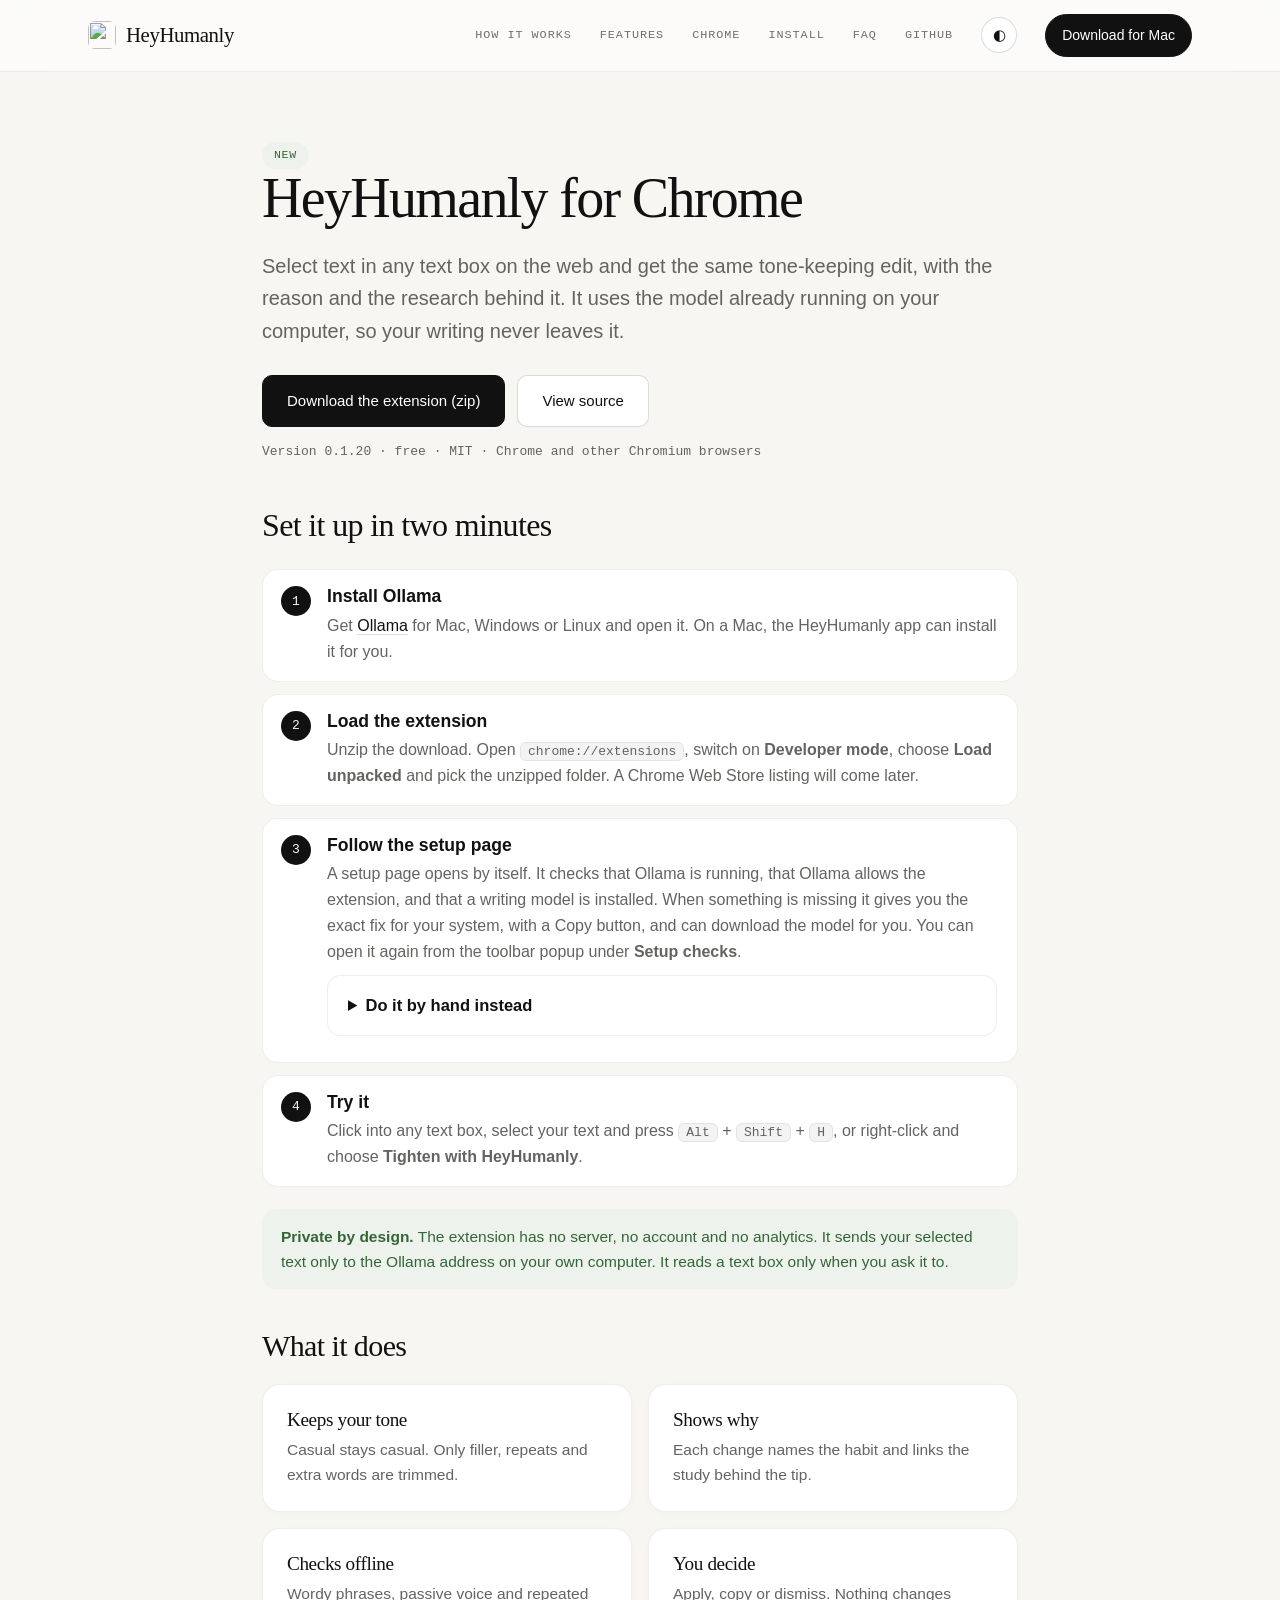
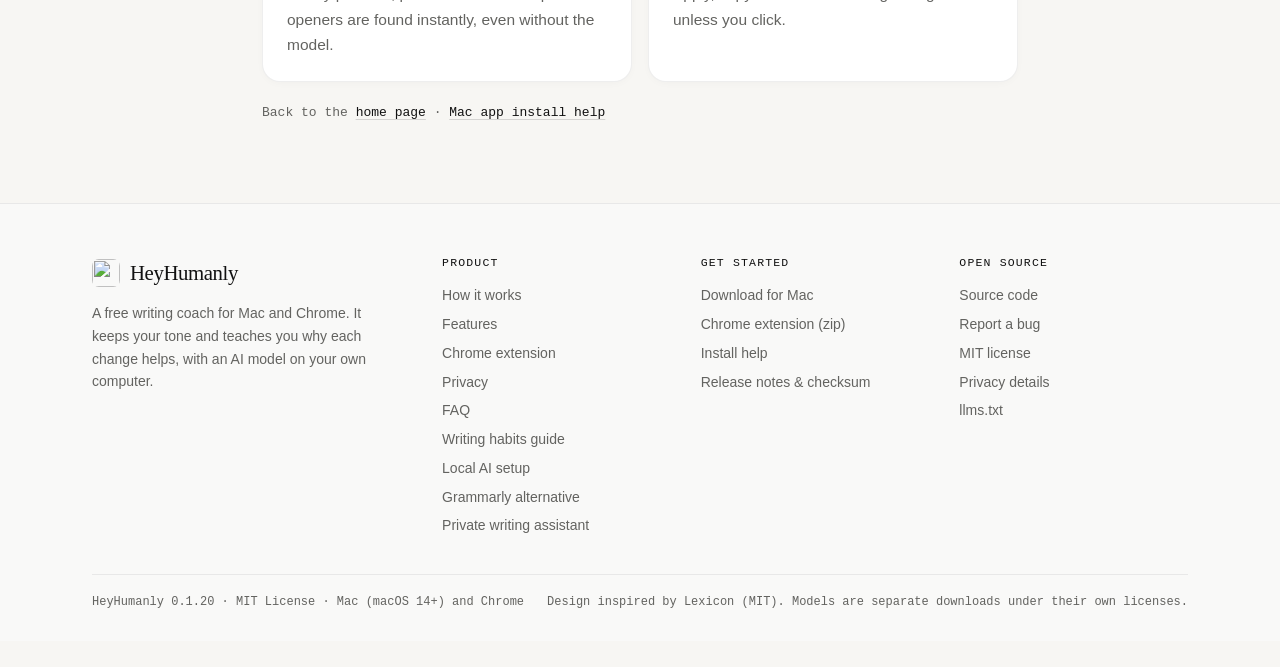
==== site/extension/index.html @ cae12115 "Prepare v0.1.20: requests kept, Professional capitalised, leading Sure handled Co-Authored-By: Devin" ====
<!doctype html><html lang="en"><head><meta charset="utf-8"><meta name="viewport" content="width=device-width,initial-scale=1">
<title>HeyHumanly for Chrome: a tone-keeping writing coach for any text box</title><meta name="description" content="Free Chrome extension that tightens what you write on any website, keeps your tone, and explains each change with research. Runs on your local Ollama model.">
<link rel="canonical" href="https://heyhumanly.com/extension/"><link rel="icon" href="/favicon.png" type="image/png"><link rel="apple-touch-icon" href="/apple-touch-icon.png">
<link rel="alternate" type="text/plain" href="/llms.txt" title="LLMs.txt">
<link rel="preload" href="/fonts/newsreader.woff2" as="font" type="font/woff2" crossorigin><link rel="preload" href="/fonts/geist.woff2" as="font" type="font/woff2" crossorigin>
<meta property="og:type" content="website"><meta property="og:site_name" content="HeyHumanly"><meta property="og:title" content="HeyHumanly for Chrome: a tone-keeping writing coach for any text box">
<meta property="og:description" content="Free Chrome extension that tightens what you write on any website, keeps your tone, and explains each change with research. Runs on your local Ollama model."><meta property="og:url" content="https://heyhumanly.com/extension/"><meta property="og:image" content="https://heyhumanly.com/og.png">
<meta name="twitter:card" content="summary_large_image"><meta name="theme-color" content="#F7F6F3"><meta name="google-site-verification" content="Z0gdQHwUIRf05KhmeTaF1pIuTKwzJaGXkySy6l3MHhY"><meta name="msvalidate.01" content="7214F04580277B31B88F4F83CF229AA0">
<script>(function(){try{var t=localStorage.getItem("hhtheme")||"light";document.documentElement.setAttribute("data-theme",t)}catch(e){}})()</script><style>
@font-face{font-family:Newsreader;src:url(/fonts/newsreader.woff2) format("woff2");font-weight:200 800;font-style:normal;font-display:swap}
@font-face{font-family:Newsreader;src:url(/fonts/newsreader-italic.woff2) format("woff2");font-weight:200 800;font-style:italic;font-display:swap}
@font-face{font-family:Geist;src:url(/fonts/geist.woff2) format("woff2");font-weight:100 900;font-display:swap}
@font-face{font-family:"JetBrains Mono";src:url(/fonts/jetbrains-mono.woff2) format("woff2");font-weight:100 800;font-display:swap}
:root{color-scheme:light;--bg:#F7F6F3;--surface:#fff;--surface2:#F9F9F8;--subtle:#F3F3F4;--ink:#111;--mute:#636360;--line:rgba(0,0,0,.065);--line2:rgba(0,0,0,.14);
--btn:#111;--btnink:#fff;--btnhov:#2b2b2b;--nav:rgba(255,255,255,.55);--grain:url(/grain.png);
--bluebg:#E1F3FE;--bluetx:#1F6C9F;--greenbg:#EDF3EC;--greentx:#346538;--redbg:#FDEBEC;--redtx:#9F2F2D;--yellowbg:#FBF3DB;--yellowtx:#956400;
--serif:Newsreader,Georgia,serif;--sans:Geist,-apple-system,BlinkMacSystemFont,"Segoe UI",Helvetica,Arial,sans-serif;--mono:"JetBrains Mono",ui-monospace,SFMono-Regular,monospace;
--shadow:0 2px 10px -2px rgba(0,0,0,.035);--lift:0 20px 40px -15px rgba(0,0,0,.12);--r:14px;--rl:18px}
:root[data-theme=dark]{color-scheme:dark;--bg:#0b0b0d;--surface:#131316;--surface2:#101012;--subtle:#1a1a1e;--ink:#f1f1f2;--mute:#a0a0a8;--line:rgba(255,255,255,.08);--line2:rgba(255,255,255,.18);
--btn:#f1f1f2;--btnink:#0b0b0d;--btnhov:#d6d6d9;--nav:rgba(19,19,22,.6);--grain:none;--bluebg:#10222f;--bluetx:#8cc7ee;--greenbg:#12201a;--greentx:#92d4a0;--redbg:#2a1517;--redtx:#f0a2a2;--yellowbg:#2a2210;--yellowtx:#e8c878;--shadow:none;--lift:0 20px 40px -15px rgba(0,0,0,.6)}
*{box-sizing:border-box;margin:0;padding:0}html{scroll-behavior:smooth}img{max-width:100%;height:auto}
body{background:var(--bg) var(--grain);background-size:256px;background-blend-mode:multiply;color:var(--ink);font:16px/1.625 var(--sans);-webkit-font-smoothing:antialiased;overflow-x:hidden}
h1,h2,h3,h4,.brand{font-family:var(--serif);font-weight:400;letter-spacing:-.02em;line-height:1.15}
h1{font-size:clamp(40px,6.4vw,76px);letter-spacing:-.03em;line-height:1.05;margin:0 auto 22px;max-width:14em}
h1 em,h2 em{font-style:italic}
h2{font-size:clamp(30px,4vw,46px);margin-bottom:16px}h3{font-size:1.3rem;margin-bottom:6px}
a{color:var(--ink);text-decoration:underline;text-underline-offset:3px;text-decoration-color:var(--line2);transition:.25s}a:hover{text-decoration-color:var(--ink)}
a:focus-visible,button:focus-visible,summary:focus-visible{outline:2px solid var(--ink);outline-offset:3px;border-radius:8px}
.skip{position:absolute;left:-999px}.skip:focus{left:12px;top:12px;background:var(--surface);padding:8px 12px;z-index:99}
.wrap{max-width:1160px;margin:0 auto;padding:0 32px}main{overflow:hidden}
.mono,.eyebrow,.badge,nav.links a,kbd,.tag,.lab,footer h4,.legal{font-family:var(--mono)}
.badge{display:inline-flex;align-items:center;gap:8px;padding:4px 12px;border-radius:999px;font-size:.72rem;font-weight:500;letter-spacing:.06em;text-transform:uppercase;background:var(--bluebg);color:var(--bluetx)}
.badge.g{background:var(--greenbg);color:var(--greentx)}.badge.y{background:var(--yellowbg);color:var(--yellowtx)}.badge.r{background:var(--redbg);color:var(--redtx)}
.eyebrow{display:inline-block;font-size:.72rem;letter-spacing:.14em;text-transform:uppercase;font-weight:500;color:var(--mute);margin-bottom:14px}
/* floating glass nav */
header.top{position:fixed;top:0;left:50%;transform:translateX(-50%);width:100%;z-index:50;padding:14px 0;border-bottom:1px solid var(--line);background:var(--nav);-webkit-backdrop-filter:blur(18px) saturate(1.6);backdrop-filter:blur(18px) saturate(1.6);transition:top .45s cubic-bezier(.22,1,.36,1),width .45s cubic-bezier(.22,1,.36,1),border-radius .45s,padding .45s,box-shadow .45s}
header.top.scrolled{top:14px;width:min(calc(100% - 28px),1120px);border-radius:999px;border-bottom:0;padding:10px 0;box-shadow:inset 0 0 0 1px rgba(255,255,255,.5),0 12px 40px -12px rgba(0,0,0,.18)}
.nav{display:flex;align-items:center;justify-content:space-between;gap:12px;max-width:1160px;margin:0 auto;padding:0 28px}
.brand{display:flex;align-items:center;gap:10px;flex-shrink:0;white-space:nowrap;font-weight:500;color:var(--ink);text-decoration:none;font-size:1.3rem}.brand img{width:28px;height:28px;border-radius:7px}
nav.links{display:flex;gap:28px;align-items:center}nav.links a{color:var(--ink);opacity:.6;text-decoration:none;font-size:.74rem;text-transform:uppercase;letter-spacing:.08em;font-weight:500}nav.links a:hover{opacity:1}
.btn{display:inline-flex;align-items:center;justify-content:center;gap:8px;background:var(--btn);color:var(--btnink)!important;text-decoration:none;font-weight:500;padding:13px 24px;border-radius:10px;border:1px solid var(--btn);font-size:15px;cursor:pointer;transition:.25s}
.btn:hover{background:var(--btnhov);transform:translateY(-1px)}.btn.sm{padding:9px 16px;font-size:14px;border-radius:999px}
nav.links a.btn{opacity:1;text-transform:none;font-family:var(--sans);letter-spacing:0;font-size:14px;font-weight:500}
.btn.ghost{background:var(--surface);color:var(--ink)!important;border:1px solid var(--line2)}.btn.ghost:hover{background:var(--subtle)}
.btn.cream{background:#f7f6f3;color:#111!important;border-color:#f7f6f3}.btn.cream:hover{background:#fff}
.tg{width:36px;height:36px;border-radius:50%;border:1px solid var(--line2);background:var(--surface);color:var(--ink);cursor:pointer;font-size:15px;display:grid;place-items:center}.tg:hover{background:var(--subtle)}
/* hero */
.hero{text-align:center;padding-top:150px;padding-bottom:10px}
.lede{font-size:clamp(17px,1.9vw,20px);color:var(--mute);margin:0 auto 28px;max-width:38em}
.cta{display:flex;flex-wrap:wrap;gap:12px;align-items:center;justify-content:center}.fine{font-size:13px;color:var(--mute);margin-top:14px;font-family:var(--mono)}
.stage{margin:48px auto 0;max-width:960px;border-radius:24px;padding:clamp(14px,3vw,34px);background:radial-gradient(110% 120% at 15% 0%,#ece6d8 0%,#e9e5dc 40%,#e4e1da 100%);box-shadow:var(--lift);border:1px solid var(--line)}
:root[data-theme=dark] .stage{background:radial-gradient(110% 120% at 15% 0%,#1d1d22,#121215)}
.win{background:var(--surface);border-radius:16px;text-align:left;box-shadow:0 20px 50px -24px rgba(0,0,0,.35);overflow:hidden;border:1px solid var(--line)}
.win .top{display:flex;align-items:center;gap:7px;padding:10px 14px;background:var(--surface2);border-bottom:1px solid var(--line);font-size:12px;color:var(--mute);font-family:var(--mono)}
.win .top i{width:10px;height:10px;border-radius:50%;background:var(--line2);display:block}.win .top span{margin-left:8px}
.win .body{padding:20px 22px 16px;font-size:clamp(16px,2vw,19px);line-height:1.55;position:relative}
.u-m{background:var(--redbg);color:var(--redtx);border-radius:4px;padding:0 3px}.lab{font-size:10.5px;letter-spacing:.12em;font-weight:500;color:var(--mute);margin-bottom:6px;text-transform:uppercase}
.better{border-top:1px solid var(--line);opacity:0;transition:.4s}.better.on{opacity:1}.better #demo-new{font-weight:500}
.cards{display:grid;gap:8px;padding:0 22px 20px}.rc{display:grid;grid-template-columns:auto 1fr;gap:12px;align-items:start;background:var(--surface2);border:1px solid var(--line);border-radius:12px;padding:10px 14px;font-size:14.5px;opacity:0;transform:translateY(6px);transition:.35s}
.rc.on{opacity:1;transform:none}.rc small{display:block;color:var(--mute);font-size:13.5px;line-height:1.45}
.rc.nx{background:var(--ink);border-color:var(--ink)}.rc.nx small{color:var(--bg);opacity:.9}.rc.nx .tag{background:var(--bg);color:var(--ink)}
.tag{font-size:10.5px;font-weight:500;padding:2px 9px;border-radius:999px;background:var(--redbg);color:var(--redtx);align-self:start;margin-top:2px;letter-spacing:.04em;text-transform:uppercase;white-space:nowrap}
.tag.t{background:var(--bluebg);color:var(--bluetx)}.tag.g{background:var(--greenbg);color:var(--greentx)}.tag.y{background:var(--yellowbg);color:var(--yellowtx)}
.dot{position:absolute;right:16px;bottom:14px;background:var(--ink);color:var(--bg);border-radius:999px;min-width:28px;height:28px;display:grid;place-items:center;font-size:13px;font-weight:600;opacity:0;transform:scale(.6);transition:.25s}.dot.on{opacity:1;transform:none}
section{padding:80px 0}.center{text-align:center}.center .lede{margin-left:auto;margin-right:auto}
.proof{display:flex;flex-wrap:wrap;gap:10px 30px;justify-content:center;color:var(--mute);font-size:13px;padding:30px 0 0;font-family:var(--mono)}.proof span::before{content:"✓ ";color:var(--greentx);font-weight:700}
.steps3{display:grid;grid-template-columns:repeat(3,1fr);gap:18px;margin-top:40px;text-align:left}
.step,.tile,.card,.panel{background:var(--surface);border:1px solid var(--line);border-radius:var(--rl);padding:28px;box-shadow:var(--shadow);transition:.3s}
.step:hover,.tile:hover{box-shadow:0 12px 28px -6px rgba(0,0,0,.08);transform:translateY(-2px)}
.step .n{width:34px;height:34px;border-radius:50%;background:var(--ink);color:var(--bg);display:grid;place-items:center;font-family:var(--mono);font-size:13px;margin-bottom:16px}
.step p,.tile p,.card p{color:var(--mute);font-size:15.5px}
.bento{display:grid;grid-template-columns:repeat(6,1fr);gap:16px;margin-top:40px;text-align:left}.tile{grid-column:span 2}.tile.w{grid-column:span 3}
.tile .meta{font-family:var(--mono);font-size:.7rem;letter-spacing:.1em;text-transform:uppercase;color:var(--mute);display:block;margin-bottom:14px}
.tile h3{font-size:1.45rem;margin-bottom:8px}.tile.g{background:var(--greenbg);border-color:transparent}.tile.b{background:var(--bluebg);border-color:transparent}.tile.y{background:var(--yellowbg);border-color:transparent}.tile.r{background:var(--redbg);border-color:transparent}
.tile.g p,.tile.b p,.tile.y p,.tile.r p{color:inherit;opacity:.85}.tile.g{color:var(--greentx)}.tile.b{color:var(--bluetx)}.tile.y{color:var(--yellowtx)}.tile.r{color:var(--redtx)}
.tile.g h3,.tile.b h3,.tile.y h3,.tile.r h3,.tile.g .meta,.tile.b .meta,.tile.y .meta,.tile.r .meta{color:inherit}
.band{background:var(--surface);border-top:1px solid var(--line);border-bottom:1px solid var(--line)}
.split{display:grid;grid-template-columns:1fr 1fr;gap:56px;align-items:center}
.panel{padding:26px}.tabs{display:flex;gap:8px;flex-wrap:wrap;margin-bottom:16px}
.tabs button{border:1px solid var(--line2);background:var(--surface);border-radius:999px;padding:7px 15px;font:500 13px var(--mono);color:var(--mute);cursor:pointer}
.tabs button[aria-selected=true]{background:var(--ink);border-color:var(--ink);color:var(--bg)}
.out{font-size:18px;line-height:1.55;min-height:120px}.orig{color:var(--mute);font-size:14.5px;margin-bottom:12px;padding-bottom:12px;border-bottom:1px dashed var(--line2)}
/* extension */
.ext{background:var(--surface);border:1px solid var(--line);border-radius:22px;padding:clamp(18px,3vw,34px);box-shadow:var(--shadow);margin-top:36px;text-align:left}
.ext .bar{display:flex;align-items:center;justify-content:space-between;font-family:var(--mono);font-size:12px;color:var(--mute);margin-bottom:16px}
.ext .shell{border:1px solid var(--line2);border-radius:14px;overflow:hidden;background:var(--bg)}
.ext .chrome{display:flex;align-items:center;gap:7px;padding:9px 12px;background:var(--subtle);border-bottom:1px solid var(--line)}.ext .chrome i{width:10px;height:10px;border-radius:50%;background:var(--line2);display:block}
.ext .url{margin-left:10px;flex:1;min-width:0;overflow:hidden;text-overflow:ellipsis;white-space:nowrap;background:var(--surface);border:1px solid var(--line);border-radius:999px;padding:3px 12px;font-family:var(--mono);font-size:11.5px;color:var(--mute)}
.ext .pill{font-family:var(--mono);font-size:11px;background:var(--greenbg);color:var(--greentx);padding:3px 10px;border-radius:999px}
.ext .compose{padding:22px;background:var(--surface)}.ext .meta{font-family:var(--mono);font-size:12px;color:var(--mute);margin-bottom:10px}
.ext .chip{margin-top:14px;display:inline-flex;gap:10px;align-items:center;flex-wrap:wrap;background:var(--surface2);border:1px solid var(--line2);border-radius:12px;padding:8px 12px;font-size:14px}
.ext .chip b{font-family:var(--mono);font-size:10.5px;font-weight:500;letter-spacing:.06em;text-transform:uppercase;background:var(--yellowbg);color:var(--yellowtx);padding:2px 9px;border-radius:999px}
.ext .chip s{color:var(--redtx)}.ext .chip .ap{background:var(--ink);color:var(--bg);border-radius:8px;padding:3px 12px;font-size:13px}
/* manifesto */
.manifesto{background:var(--surface);border:1px solid var(--line);border-radius:26px;padding:clamp(28px,5vw,64px);text-align:center;box-shadow:var(--shadow)}
.manifesto .eyebrow{background:var(--subtle);padding:5px 14px;border-radius:999px}
.manifesto h2{font-size:clamp(32px,4.4vw,52px);max-width:14em;margin-inline:auto}
.manifesto p.t{max-width:40em;margin:0 auto 14px;color:var(--mute);font-size:17px}
.trust{display:grid;grid-template-columns:repeat(3,1fr);gap:20px;margin-top:34px;text-align:left}.trust div{border-top:1px solid var(--line2);padding-top:16px}.trust h4{font-family:var(--serif);font-size:1.15rem;font-weight:500;margin-bottom:4px}.trust p{color:var(--mute);font-size:14.5px}
ol.steps{list-style:none;margin:26px 0 0;display:grid;gap:12px;counter-reset:s;text-align:left}
ol.steps li{min-width:0;counter-increment:s;background:var(--surface);border:1px solid var(--line);border-radius:16px;padding:16px 20px 16px 64px;position:relative}
ol.steps li::before{content:counter(s);position:absolute;left:18px;top:16px;width:30px;height:30px;border-radius:50%;background:var(--ink);color:var(--bg);display:grid;place-items:center;font-family:var(--mono);font-size:13px}
ol.steps li p{margin:2px 0 0;color:var(--mute)}ol.steps li h3{font-size:1.1rem;font-family:var(--sans);font-weight:600;letter-spacing:0}
.note{background:var(--yellowbg);border:1px solid transparent;border-radius:14px;padding:14px 18px;color:var(--yellowtx);font-size:15px;text-align:left}
.ok{background:var(--greenbg);border:1px solid transparent;border-radius:14px;padding:14px 18px;font-size:15.5px;text-align:left;color:var(--greentx)}.ok b{color:inherit}
table{border-collapse:collapse;width:100%;font-size:15px;background:var(--surface);border:1px solid var(--line);border-radius:14px;overflow:hidden;text-align:left}
th,td{padding:12px 16px;overflow-wrap:anywhere;border-bottom:1px solid var(--line);vertical-align:top}th{background:var(--surface2);width:120px;font-family:var(--mono);font-size:12px;text-transform:uppercase;letter-spacing:.06em;font-weight:500}tr:last-child th,tr:last-child td{border-bottom:0}
details{background:var(--surface);border:1px solid var(--line);border-radius:14px;padding:16px 20px;margin:10px 0;text-align:left}summary{cursor:pointer;font-weight:600;font-size:16.5px}
details p{margin:10px 0 0;color:var(--mute)}kbd{white-space:nowrap}code{overflow-wrap:anywhere}code,kbd{background:var(--subtle);border:1px solid var(--line);border-radius:6px;padding:1px 7px;font:13px var(--mono);word-break:break-all}
.grid{display:grid;grid-template-columns:repeat(3,1fr);gap:16px;margin:20px 0}.card{text-align:left;padding:24px}.card h3{font-size:1.2rem}
#privacy .wrap,#limits .wrap,#setup .wrap{max-width:960px}#privacy,#limits{padding:40px 0}#limits ul{list-style:none;display:grid;gap:10px}
#limits li{background:var(--surface);border:1px solid var(--line);border-radius:14px;padding:13px 18px 13px 46px;position:relative;color:var(--mute);font-size:15.5px}
#limits li::before{content:"!";position:absolute;left:15px;top:13px;width:22px;height:22px;border-radius:50%;background:var(--yellowbg);color:var(--yellowtx);display:grid;place-items:center;font:600 12px var(--mono)}
.final{margin:20px 24px 56px;border-radius:28px;background:#111;color:#f7f6f3;text-align:center;padding:clamp(44px,7vw,84px) 24px;border:1px solid var(--line)}
.final h2{color:#f7f6f3;max-width:14em;margin-inline:auto}.final .lede{color:#b9b8b3}
footer{border-top:1px solid var(--line);padding:52px 0 28px;color:var(--mute);font-size:14px;background:var(--surface2)}
.fgrid{display:grid;grid-template-columns:1.4fr repeat(3,1fr);gap:30px}footer h4{margin:0 0 12px;color:var(--ink);font-size:.72rem;letter-spacing:.1em;text-transform:uppercase;font-weight:500}footer a{display:block;color:var(--mute);text-decoration:none;padding:3px 0}footer a:hover{color:var(--ink)}
.legal{margin-top:34px;padding-top:18px;border-top:1px solid var(--line);display:flex;flex-wrap:wrap;gap:8px 20px;justify-content:space-between;font-size:12px}
#notmac{display:none;margin-top:16px}
main>section:first-child,main>.wrap:first-child{}
@media(max-width:860px){.split,.steps3,.trust,.grid{grid-template-columns:1fr}.bento{grid-template-columns:1fr}.tile,.tile.w{grid-column:auto}.fgrid{grid-template-columns:1fr 1fr}nav.links a.hide-s{display:none}section{padding:56px 0}.hero{padding-top:120px}}
.show-xs{display:none}
@media(max-width:480px){.nav{padding:0 16px}nav.links{gap:12px}.brand{font-size:1.15rem}.hide-xs{display:none}.show-xs{display:inline}}
@media(prefers-reduced-motion:reduce){*{transition:none!important}}
</style><script type="application/ld+json">{"@context": "https://schema.org", "@type": "BreadcrumbList", "itemListElement": [{"@type": "ListItem", "position": 1, "name": "HeyHumanly", "item": "https://heyhumanly.com/"}, {"@type": "ListItem", "position": 2, "name": "HeyHumanly for Chrome", "item": "https://heyhumanly.com/extension/"}]}</script></head><body><a class="skip" href="#main">Skip to content</a>
<header class="top" id="top"><div class="nav"><a class="brand" href="/"><img src="/favicon.png" alt="" width="28" height="28">HeyHumanly</a>
<nav class="links" aria-label="Main"><a class="hide-s" href="/#how">How it works</a><a class="hide-s" href="/#features">Features</a><a class="hide-s" href="/extension/">Chrome</a><a class="hide-s" href="/install/">Install</a><a class="hide-s" href="/#faq">FAQ</a><a class="hide-s" href="https://github.com/Kifayath-ulla/heyhumanly">GitHub</a><button class="tg" id="tg" type="button" aria-label="Switch between light and dark theme">◐</button><a class="btn sm dl" href="https://github.com/Kifayath-ulla/heyhumanly/releases/download/v0.1.20/HeyHumanly-0.1.20.dmg" data-dl><span class="hide-xs">Download for Mac</span><span class="show-xs">Download</span></a></nav></div></header>
<main id="main">
<section style="padding-top:140px"><div class="wrap" style="max-width:820px"><span class="badge g">New</span><h1 style="margin-left:0;text-align:left;font-size:clamp(34px,5vw,56px)">HeyHumanly for Chrome</h1>
<p class="lede" style="margin-left:0;text-align:left">Select text in any text box on the web and get the same tone-keeping edit, with the reason and the research behind it. It uses the model already running on your computer, so your writing never leaves it.</p>
<div class="cta" style="justify-content:flex-start"><a class="btn" href="https://github.com/Kifayath-ulla/heyhumanly/releases/download/v0.1.20/HeyHumanly-Chrome-0.1.20.zip">Download the extension (zip)</a><a class="btn ghost" href="https://github.com/Kifayath-ulla/heyhumanly/tree/main/extension">View source</a></div>
<p class="fine" style="text-align:left">Version 0.1.20 · free · MIT · Chrome and other Chromium browsers</p>
<h2 id="setup" style="margin-top:44px;font-size:32px">Set it up in two minutes</h2>
<ol class="steps">
<li><h3>Install Ollama</h3><p>Get <a href="https://ollama.com/download">Ollama</a> for Mac, Windows or Linux and open it. On a Mac, the HeyHumanly app can install it for you.</p></li>
<li><h3>Load the extension</h3><p>Unzip the download. Open <code>chrome://extensions</code>, switch on <b>Developer mode</b>, choose <b>Load unpacked</b> and pick the unzipped folder. A Chrome Web Store listing will come later.</p></li>
<li><h3>Follow the setup page</h3><p>A setup page opens by itself. It checks that Ollama is running, that Ollama allows the extension, and that a writing model is installed. When something is missing it gives you the exact fix for your system, with a Copy button, and can download the model for you. You can open it again from the toolbar popup under <b>Setup checks</b>.</p>
<details><summary>Do it by hand instead</summary><p>Ollama blocks browser extensions until you allow them. Replace <code>chrome-extension://*</code> below with your extension's address from the setup page if you want to allow only HeyHumanly.</p>
<p><b>Mac:</b> in the HeyHumanly app open <b>Settings → Chrome extension</b> and press <b>Allow</b>. Or run <code>launchctl setenv OLLAMA_ORIGINS "chrome-extension://*"</code> in Terminal, then quit and reopen Ollama.</p>
<p><b>Windows:</b> run <code>setx OLLAMA_ORIGINS "chrome-extension://*"</code>, then quit Ollama from the system tray and open it again.</p>
<p><b>Linux:</b> run <code>sudo systemctl edit ollama</code>, add <code>[Service]</code> and <code>Environment="OLLAMA_ORIGINS=chrome-extension://*"</code>, then <code>sudo systemctl restart ollama</code>.</p>
<p><b>Model:</b> <code>ollama pull qwen2.5:3b</code> (about 1.9 GB), or <code>qwen2.5:7b</code> if you have 16 GB of memory or more.</p></details></li>
<li><h3>Try it</h3><p>Click into any text box, select your text and press <kbd>Alt</kbd> + <kbd>Shift</kbd> + <kbd>H</kbd>, or right-click and choose <b>Tighten with HeyHumanly</b>.</p></li></ol>
<div class="ok" style="margin-top:22px"><b>Private by design.</b> The extension has no server, no account and no analytics. It sends your selected text only to the Ollama address on your own computer. It reads a text box only when you ask it to.</div>
<h2 style="margin-top:40px;font-size:30px">What it does</h2>
<div class="grid" style="grid-template-columns:1fr 1fr"><div class="card"><h3>Keeps your tone</h3><p>Casual stays casual. Only filler, repeats and extra words are trimmed.</p></div><div class="card"><h3>Shows why</h3><p>Each change names the habit and links the study behind the tip.</p></div><div class="card"><h3>Checks offline</h3><p>Wordy phrases, passive voice and repeated openers are found instantly, even without the model.</p></div><div class="card"><h3>You decide</h3><p>Apply, copy or dismiss. Nothing changes unless you click.</p></div></div>
<p class="fine" style="margin-top:20px">Back to the <a href="/">home page</a> · <a href="/install/">Mac app install help</a></p></div></section></main>
<footer><div class="wrap"><div class="fgrid"><div><a class="brand" href="/"><img src="/favicon.png" alt="" width="28" height="28">HeyHumanly</a><p style="margin:12px 0 0;max-width:22em">A free writing coach for Mac and Chrome. It keeps your tone and teaches you why each change helps, with an AI model on your own computer.</p></div>
<div><h4>Product</h4><a href="/#how">How it works</a><a href="/#features">Features</a><a href="/extension/">Chrome extension</a><a href="/#privacy">Privacy</a><a href="/#faq">FAQ</a><a href="/writing-habits/">Writing habits guide</a><a href="/local-ai-writing-coach-mac/">Local AI setup</a><a href="/grammarly-alternative/">Grammarly alternative</a><a href="/private-writing-assistant/">Private writing assistant</a></div>
<div><h4>Get started</h4><a href="https://github.com/Kifayath-ulla/heyhumanly/releases/download/v0.1.20/HeyHumanly-0.1.20.dmg" data-dl>Download for Mac</a><a href="https://github.com/Kifayath-ulla/heyhumanly/releases/download/v0.1.20/HeyHumanly-Chrome-0.1.20.zip">Chrome extension (zip)</a><a href="/install/">Install help</a><a href="https://github.com/Kifayath-ulla/heyhumanly/releases/tag/v0.1.20">Release notes &amp; checksum</a></div>
<div><h4>Open source</h4><a href="https://github.com/Kifayath-ulla/heyhumanly">Source code</a><a href="https://github.com/Kifayath-ulla/heyhumanly/issues">Report a bug</a><a href="https://github.com/Kifayath-ulla/heyhumanly/blob/main/LICENSE">MIT license</a><a href="/privacy/">Privacy details</a><a href="/llms.txt">llms.txt</a></div></div>
<div class="legal"><span>HeyHumanly 0.1.20 · MIT License · Mac (macOS 14+) and Chrome</span><span>Design inspired by Lexicon (MIT). Models are separate downloads under their own licenses.</span></div></div></footer>
<script>
(function(){var h=document.getElementById('top');function s(){h.classList.toggle('scrolled',window.scrollY>40)}s();addEventListener('scroll',s,{passive:true});
var tg=document.getElementById('tg');tg.addEventListener('click',function(){var r=document.documentElement,n=r.getAttribute('data-theme')==='dark'?'light':'dark';r.setAttribute('data-theme',n);try{localStorage.setItem('hhtheme',n)}catch(e){}});
var mac=/Mac/i.test(navigator.platform||navigator.userAgent);var n=document.getElementById('notmac');if(n&&!mac)n.style.display='block';
document.querySelectorAll('[data-dl]').forEach(function(a){a.addEventListener('click',function(){try{if(location.pathname==='/install/'||sessionStorage.getItem('hhgo'))return;sessionStorage.setItem('hhgo','1');
setTimeout(function(){location.href='/install/?started=1'},900)}catch(e){}})})})();
</script></body></html>
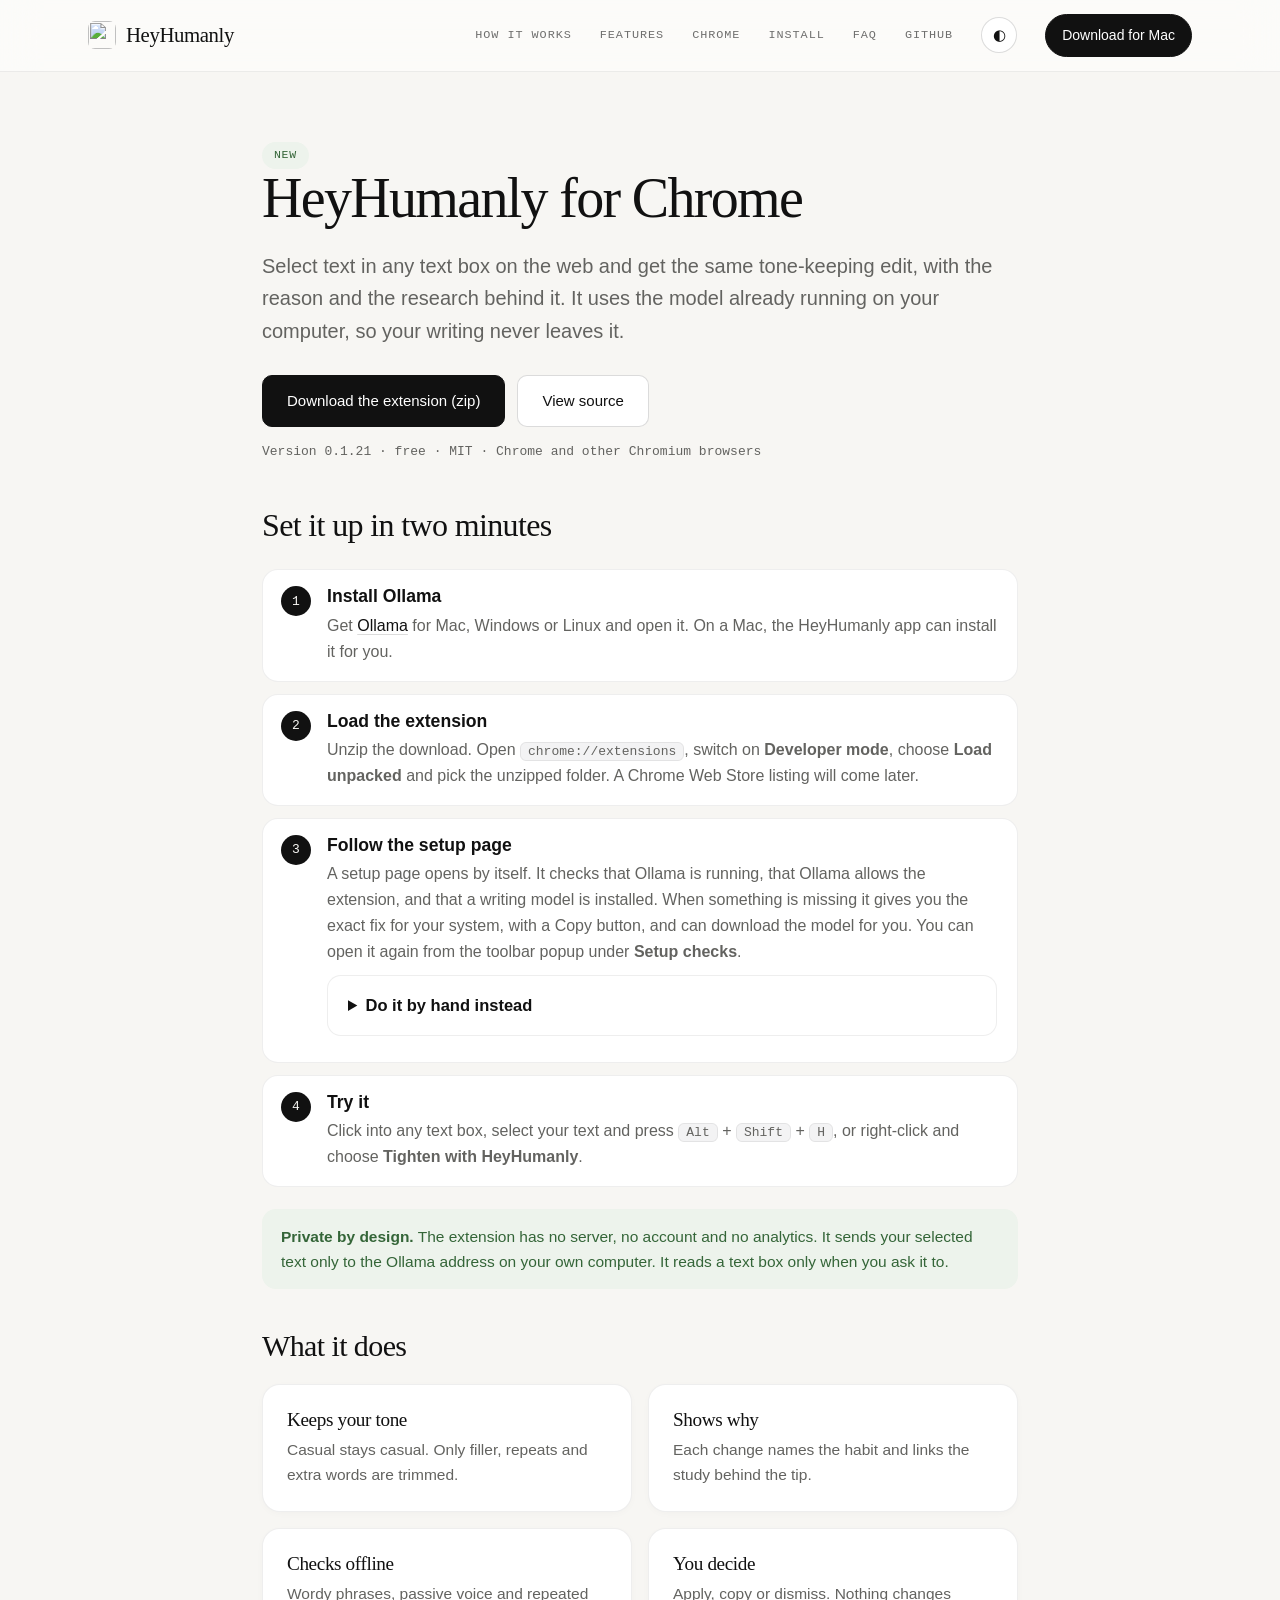
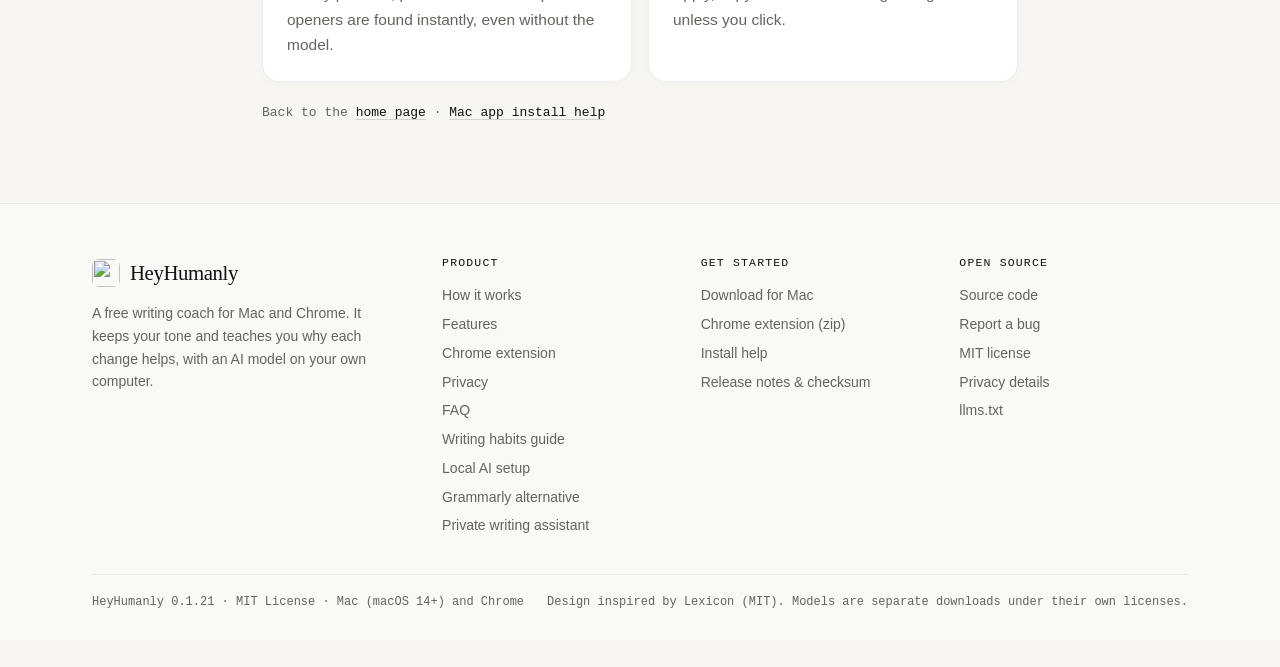
==== commit c5111961: "Prepare v0.1.21: Fix access after updates, Friendly drops invented questions Co-Authored-By: Devin A" ====
--- a/site/extension/index.html
+++ b/site/extension/index.html
@@ -124,12 +124,12 @@
 @media(prefers-reduced-motion:reduce){*{transition:none!important}}
 </style><script type="application/ld+json">{"@context": "https://schema.org", "@type": "BreadcrumbList", "itemListElement": [{"@type": "ListItem", "position": 1, "name": "HeyHumanly", "item": "https://heyhumanly.com/"}, {"@type": "ListItem", "position": 2, "name": "HeyHumanly for Chrome", "item": "https://heyhumanly.com/extension/"}]}</script></head><body><a class="skip" href="#main">Skip to content</a>
 <header class="top" id="top"><div class="nav"><a class="brand" href="/"><img src="/favicon.png" alt="" width="28" height="28">HeyHumanly</a>
-<nav class="links" aria-label="Main"><a class="hide-s" href="/#how">How it works</a><a class="hide-s" href="/#features">Features</a><a class="hide-s" href="/extension/">Chrome</a><a class="hide-s" href="/install/">Install</a><a class="hide-s" href="/#faq">FAQ</a><a class="hide-s" href="https://github.com/Kifayath-ulla/heyhumanly">GitHub</a><button class="tg" id="tg" type="button" aria-label="Switch between light and dark theme">◐</button><a class="btn sm dl" href="https://github.com/Kifayath-ulla/heyhumanly/releases/download/v0.1.20/HeyHumanly-0.1.20.dmg" data-dl><span class="hide-xs">Download for Mac</span><span class="show-xs">Download</span></a></nav></div></header>
+<nav class="links" aria-label="Main"><a class="hide-s" href="/#how">How it works</a><a class="hide-s" href="/#features">Features</a><a class="hide-s" href="/extension/">Chrome</a><a class="hide-s" href="/install/">Install</a><a class="hide-s" href="/#faq">FAQ</a><a class="hide-s" href="https://github.com/Kifayath-ulla/heyhumanly">GitHub</a><button class="tg" id="tg" type="button" aria-label="Switch between light and dark theme">◐</button><a class="btn sm dl" href="https://github.com/Kifayath-ulla/heyhumanly/releases/download/v0.1.21/HeyHumanly-0.1.21.dmg" data-dl><span class="hide-xs">Download for Mac</span><span class="show-xs">Download</span></a></nav></div></header>
 <main id="main">
 <section style="padding-top:140px"><div class="wrap" style="max-width:820px"><span class="badge g">New</span><h1 style="margin-left:0;text-align:left;font-size:clamp(34px,5vw,56px)">HeyHumanly for Chrome</h1>
 <p class="lede" style="margin-left:0;text-align:left">Select text in any text box on the web and get the same tone-keeping edit, with the reason and the research behind it. It uses the model already running on your computer, so your writing never leaves it.</p>
-<div class="cta" style="justify-content:flex-start"><a class="btn" href="https://github.com/Kifayath-ulla/heyhumanly/releases/download/v0.1.20/HeyHumanly-Chrome-0.1.20.zip">Download the extension (zip)</a><a class="btn ghost" href="https://github.com/Kifayath-ulla/heyhumanly/tree/main/extension">View source</a></div>
-<p class="fine" style="text-align:left">Version 0.1.20 · free · MIT · Chrome and other Chromium browsers</p>
+<div class="cta" style="justify-content:flex-start"><a class="btn" href="https://github.com/Kifayath-ulla/heyhumanly/releases/download/v0.1.21/HeyHumanly-Chrome-0.1.21.zip">Download the extension (zip)</a><a class="btn ghost" href="https://github.com/Kifayath-ulla/heyhumanly/tree/main/extension">View source</a></div>
+<p class="fine" style="text-align:left">Version 0.1.21 · free · MIT · Chrome and other Chromium browsers</p>
 <h2 id="setup" style="margin-top:44px;font-size:32px">Set it up in two minutes</h2>
 <ol class="steps">
 <li><h3>Install Ollama</h3><p>Get <a href="https://ollama.com/download">Ollama</a> for Mac, Windows or Linux and open it. On a Mac, the HeyHumanly app can install it for you.</p></li>
@@ -147,9 +147,9 @@
 <p class="fine" style="margin-top:20px">Back to the <a href="/">home page</a> · <a href="/install/">Mac app install help</a></p></div></section></main>
 <footer><div class="wrap"><div class="fgrid"><div><a class="brand" href="/"><img src="/favicon.png" alt="" width="28" height="28">HeyHumanly</a><p style="margin:12px 0 0;max-width:22em">A free writing coach for Mac and Chrome. It keeps your tone and teaches you why each change helps, with an AI model on your own computer.</p></div>
 <div><h4>Product</h4><a href="/#how">How it works</a><a href="/#features">Features</a><a href="/extension/">Chrome extension</a><a href="/#privacy">Privacy</a><a href="/#faq">FAQ</a><a href="/writing-habits/">Writing habits guide</a><a href="/local-ai-writing-coach-mac/">Local AI setup</a><a href="/grammarly-alternative/">Grammarly alternative</a><a href="/private-writing-assistant/">Private writing assistant</a></div>
-<div><h4>Get started</h4><a href="https://github.com/Kifayath-ulla/heyhumanly/releases/download/v0.1.20/HeyHumanly-0.1.20.dmg" data-dl>Download for Mac</a><a href="https://github.com/Kifayath-ulla/heyhumanly/releases/download/v0.1.20/HeyHumanly-Chrome-0.1.20.zip">Chrome extension (zip)</a><a href="/install/">Install help</a><a href="https://github.com/Kifayath-ulla/heyhumanly/releases/tag/v0.1.20">Release notes &amp; checksum</a></div>
+<div><h4>Get started</h4><a href="https://github.com/Kifayath-ulla/heyhumanly/releases/download/v0.1.21/HeyHumanly-0.1.21.dmg" data-dl>Download for Mac</a><a href="https://github.com/Kifayath-ulla/heyhumanly/releases/download/v0.1.21/HeyHumanly-Chrome-0.1.21.zip">Chrome extension (zip)</a><a href="/install/">Install help</a><a href="https://github.com/Kifayath-ulla/heyhumanly/releases/tag/v0.1.21">Release notes &amp; checksum</a></div>
 <div><h4>Open source</h4><a href="https://github.com/Kifayath-ulla/heyhumanly">Source code</a><a href="https://github.com/Kifayath-ulla/heyhumanly/issues">Report a bug</a><a href="https://github.com/Kifayath-ulla/heyhumanly/blob/main/LICENSE">MIT license</a><a href="/privacy/">Privacy details</a><a href="/llms.txt">llms.txt</a></div></div>
-<div class="legal"><span>HeyHumanly 0.1.20 · MIT License · Mac (macOS 14+) and Chrome</span><span>Design inspired by Lexicon (MIT). Models are separate downloads under their own licenses.</span></div></div></footer>
+<div class="legal"><span>HeyHumanly 0.1.21 · MIT License · Mac (macOS 14+) and Chrome</span><span>Design inspired by Lexicon (MIT). Models are separate downloads under their own licenses.</span></div></div></footer>
 <script>
 (function(){var h=document.getElementById('top');function s(){h.classList.toggle('scrolled',window.scrollY>40)}s();addEventListener('scroll',s,{passive:true});
 var tg=document.getElementById('tg');tg.addEventListener('click',function(){var r=document.documentElement,n=r.getAttribute('data-theme')==='dark'?'light':'dark';r.setAttribute('data-theme',n);try{localStorage.setItem('hhtheme',n)}catch(e){}});
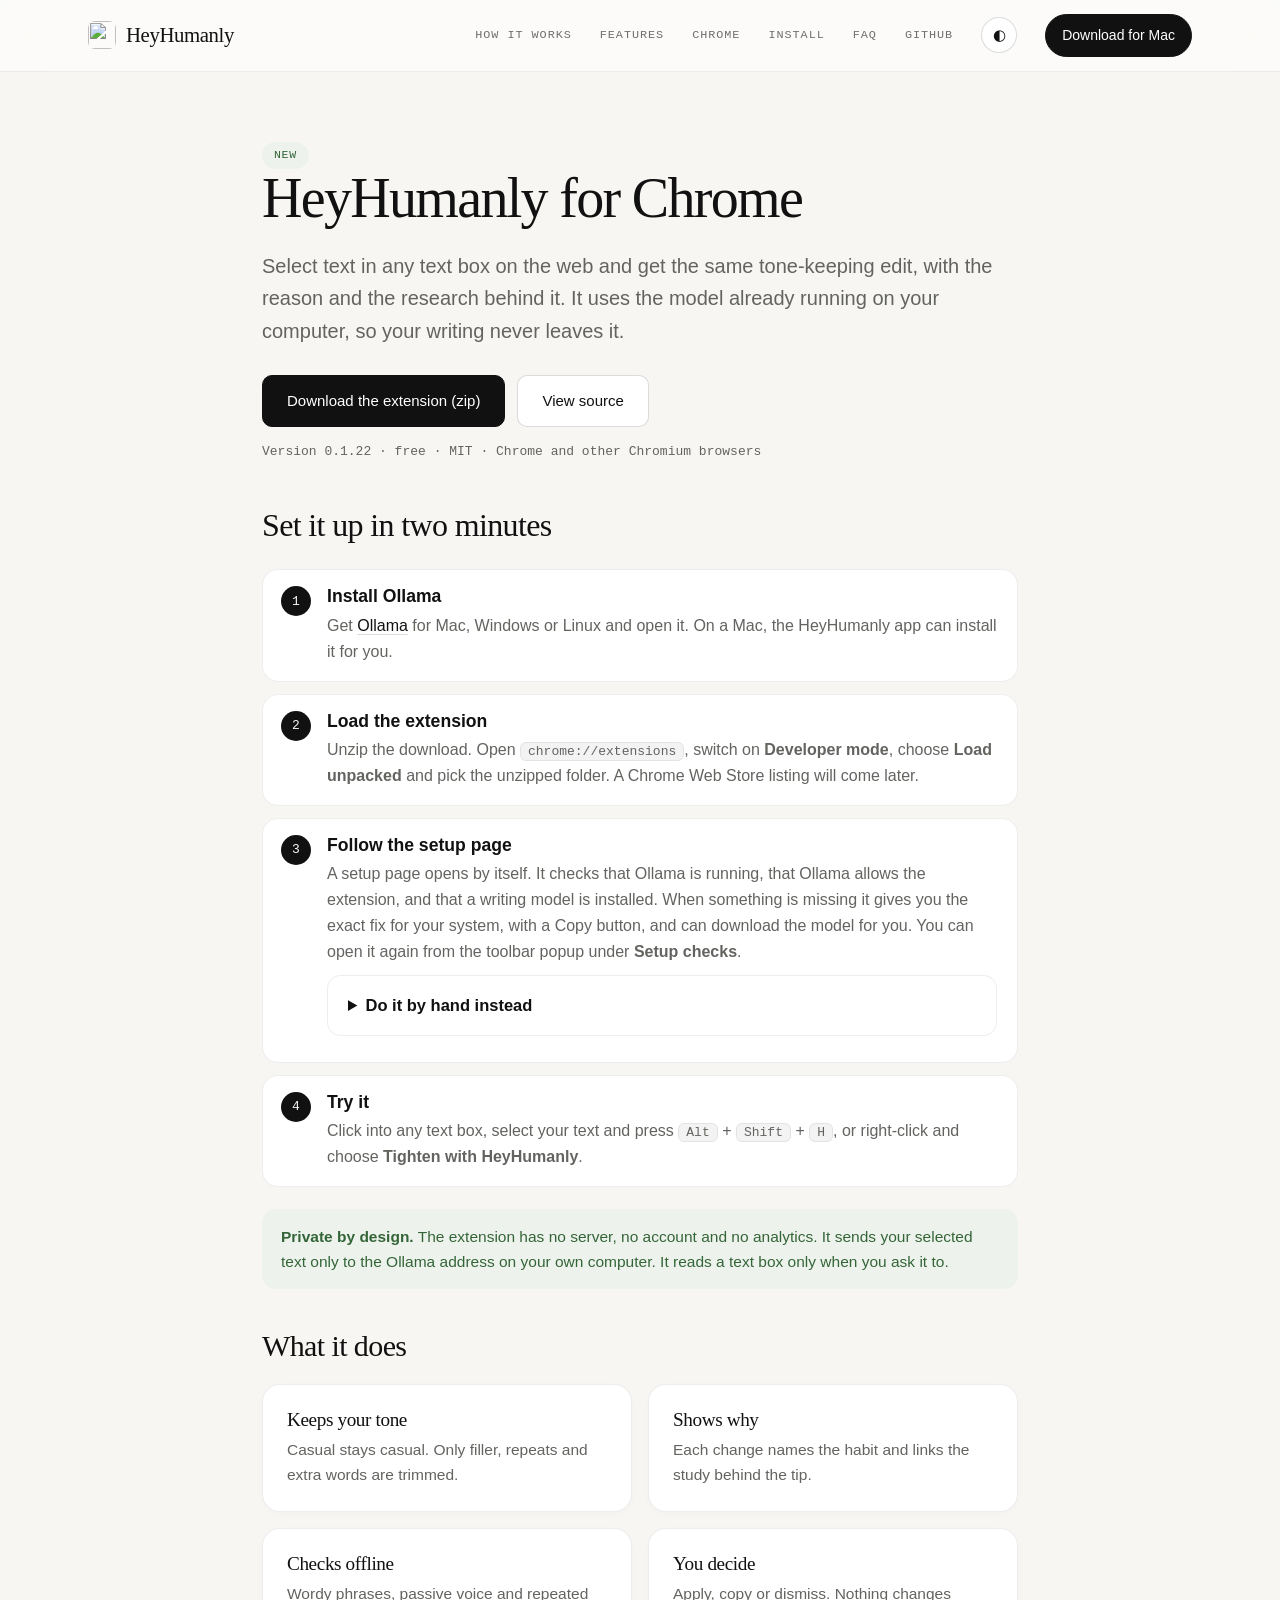
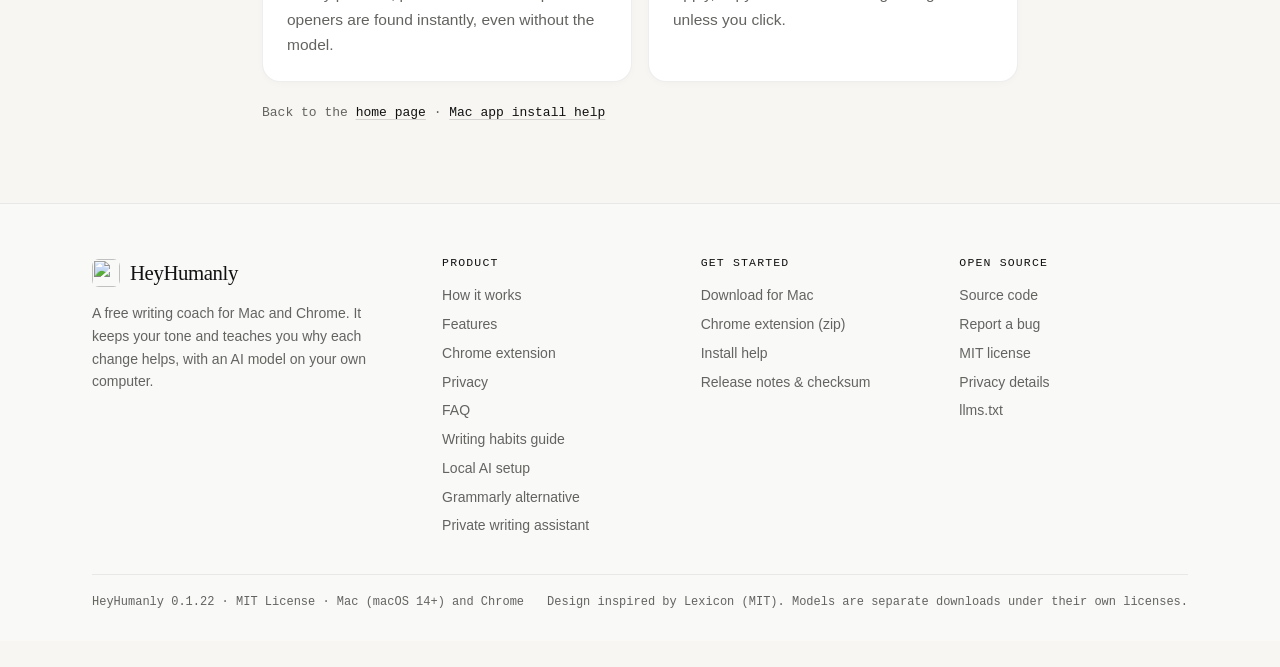
==== commit 798de88d: "Prepare v0.1.22: welcome window keeps the macOS Accessibility prompt in front Co-Authored-By: Devin " ====
--- a/site/extension/index.html
+++ b/site/extension/index.html
@@ -124,12 +124,12 @@
 @media(prefers-reduced-motion:reduce){*{transition:none!important}}
 </style><script type="application/ld+json">{"@context": "https://schema.org", "@type": "BreadcrumbList", "itemListElement": [{"@type": "ListItem", "position": 1, "name": "HeyHumanly", "item": "https://heyhumanly.com/"}, {"@type": "ListItem", "position": 2, "name": "HeyHumanly for Chrome", "item": "https://heyhumanly.com/extension/"}]}</script></head><body><a class="skip" href="#main">Skip to content</a>
 <header class="top" id="top"><div class="nav"><a class="brand" href="/"><img src="/favicon.png" alt="" width="28" height="28">HeyHumanly</a>
-<nav class="links" aria-label="Main"><a class="hide-s" href="/#how">How it works</a><a class="hide-s" href="/#features">Features</a><a class="hide-s" href="/extension/">Chrome</a><a class="hide-s" href="/install/">Install</a><a class="hide-s" href="/#faq">FAQ</a><a class="hide-s" href="https://github.com/Kifayath-ulla/heyhumanly">GitHub</a><button class="tg" id="tg" type="button" aria-label="Switch between light and dark theme">◐</button><a class="btn sm dl" href="https://github.com/Kifayath-ulla/heyhumanly/releases/download/v0.1.21/HeyHumanly-0.1.21.dmg" data-dl><span class="hide-xs">Download for Mac</span><span class="show-xs">Download</span></a></nav></div></header>
+<nav class="links" aria-label="Main"><a class="hide-s" href="/#how">How it works</a><a class="hide-s" href="/#features">Features</a><a class="hide-s" href="/extension/">Chrome</a><a class="hide-s" href="/install/">Install</a><a class="hide-s" href="/#faq">FAQ</a><a class="hide-s" href="https://github.com/Kifayath-ulla/heyhumanly">GitHub</a><button class="tg" id="tg" type="button" aria-label="Switch between light and dark theme">◐</button><a class="btn sm dl" href="https://github.com/Kifayath-ulla/heyhumanly/releases/download/v0.1.22/HeyHumanly-0.1.22.dmg" data-dl><span class="hide-xs">Download for Mac</span><span class="show-xs">Download</span></a></nav></div></header>
 <main id="main">
 <section style="padding-top:140px"><div class="wrap" style="max-width:820px"><span class="badge g">New</span><h1 style="margin-left:0;text-align:left;font-size:clamp(34px,5vw,56px)">HeyHumanly for Chrome</h1>
 <p class="lede" style="margin-left:0;text-align:left">Select text in any text box on the web and get the same tone-keeping edit, with the reason and the research behind it. It uses the model already running on your computer, so your writing never leaves it.</p>
-<div class="cta" style="justify-content:flex-start"><a class="btn" href="https://github.com/Kifayath-ulla/heyhumanly/releases/download/v0.1.21/HeyHumanly-Chrome-0.1.21.zip">Download the extension (zip)</a><a class="btn ghost" href="https://github.com/Kifayath-ulla/heyhumanly/tree/main/extension">View source</a></div>
-<p class="fine" style="text-align:left">Version 0.1.21 · free · MIT · Chrome and other Chromium browsers</p>
+<div class="cta" style="justify-content:flex-start"><a class="btn" href="https://github.com/Kifayath-ulla/heyhumanly/releases/download/v0.1.22/HeyHumanly-Chrome-0.1.22.zip">Download the extension (zip)</a><a class="btn ghost" href="https://github.com/Kifayath-ulla/heyhumanly/tree/main/extension">View source</a></div>
+<p class="fine" style="text-align:left">Version 0.1.22 · free · MIT · Chrome and other Chromium browsers</p>
 <h2 id="setup" style="margin-top:44px;font-size:32px">Set it up in two minutes</h2>
 <ol class="steps">
 <li><h3>Install Ollama</h3><p>Get <a href="https://ollama.com/download">Ollama</a> for Mac, Windows or Linux and open it. On a Mac, the HeyHumanly app can install it for you.</p></li>
@@ -147,9 +147,9 @@
 <p class="fine" style="margin-top:20px">Back to the <a href="/">home page</a> · <a href="/install/">Mac app install help</a></p></div></section></main>
 <footer><div class="wrap"><div class="fgrid"><div><a class="brand" href="/"><img src="/favicon.png" alt="" width="28" height="28">HeyHumanly</a><p style="margin:12px 0 0;max-width:22em">A free writing coach for Mac and Chrome. It keeps your tone and teaches you why each change helps, with an AI model on your own computer.</p></div>
 <div><h4>Product</h4><a href="/#how">How it works</a><a href="/#features">Features</a><a href="/extension/">Chrome extension</a><a href="/#privacy">Privacy</a><a href="/#faq">FAQ</a><a href="/writing-habits/">Writing habits guide</a><a href="/local-ai-writing-coach-mac/">Local AI setup</a><a href="/grammarly-alternative/">Grammarly alternative</a><a href="/private-writing-assistant/">Private writing assistant</a></div>
-<div><h4>Get started</h4><a href="https://github.com/Kifayath-ulla/heyhumanly/releases/download/v0.1.21/HeyHumanly-0.1.21.dmg" data-dl>Download for Mac</a><a href="https://github.com/Kifayath-ulla/heyhumanly/releases/download/v0.1.21/HeyHumanly-Chrome-0.1.21.zip">Chrome extension (zip)</a><a href="/install/">Install help</a><a href="https://github.com/Kifayath-ulla/heyhumanly/releases/tag/v0.1.21">Release notes &amp; checksum</a></div>
+<div><h4>Get started</h4><a href="https://github.com/Kifayath-ulla/heyhumanly/releases/download/v0.1.22/HeyHumanly-0.1.22.dmg" data-dl>Download for Mac</a><a href="https://github.com/Kifayath-ulla/heyhumanly/releases/download/v0.1.22/HeyHumanly-Chrome-0.1.22.zip">Chrome extension (zip)</a><a href="/install/">Install help</a><a href="https://github.com/Kifayath-ulla/heyhumanly/releases/tag/v0.1.22">Release notes &amp; checksum</a></div>
 <div><h4>Open source</h4><a href="https://github.com/Kifayath-ulla/heyhumanly">Source code</a><a href="https://github.com/Kifayath-ulla/heyhumanly/issues">Report a bug</a><a href="https://github.com/Kifayath-ulla/heyhumanly/blob/main/LICENSE">MIT license</a><a href="/privacy/">Privacy details</a><a href="/llms.txt">llms.txt</a></div></div>
-<div class="legal"><span>HeyHumanly 0.1.21 · MIT License · Mac (macOS 14+) and Chrome</span><span>Design inspired by Lexicon (MIT). Models are separate downloads under their own licenses.</span></div></div></footer>
+<div class="legal"><span>HeyHumanly 0.1.22 · MIT License · Mac (macOS 14+) and Chrome</span><span>Design inspired by Lexicon (MIT). Models are separate downloads under their own licenses.</span></div></div></footer>
 <script>
 (function(){var h=document.getElementById('top');function s(){h.classList.toggle('scrolled',window.scrollY>40)}s();addEventListener('scroll',s,{passive:true});
 var tg=document.getElementById('tg');tg.addEventListener('click',function(){var r=document.documentElement,n=r.getAttribute('data-theme')==='dark'?'light':'dark';r.setAttribute('data-theme',n);try{localStorage.setItem('hhtheme',n)}catch(e){}});
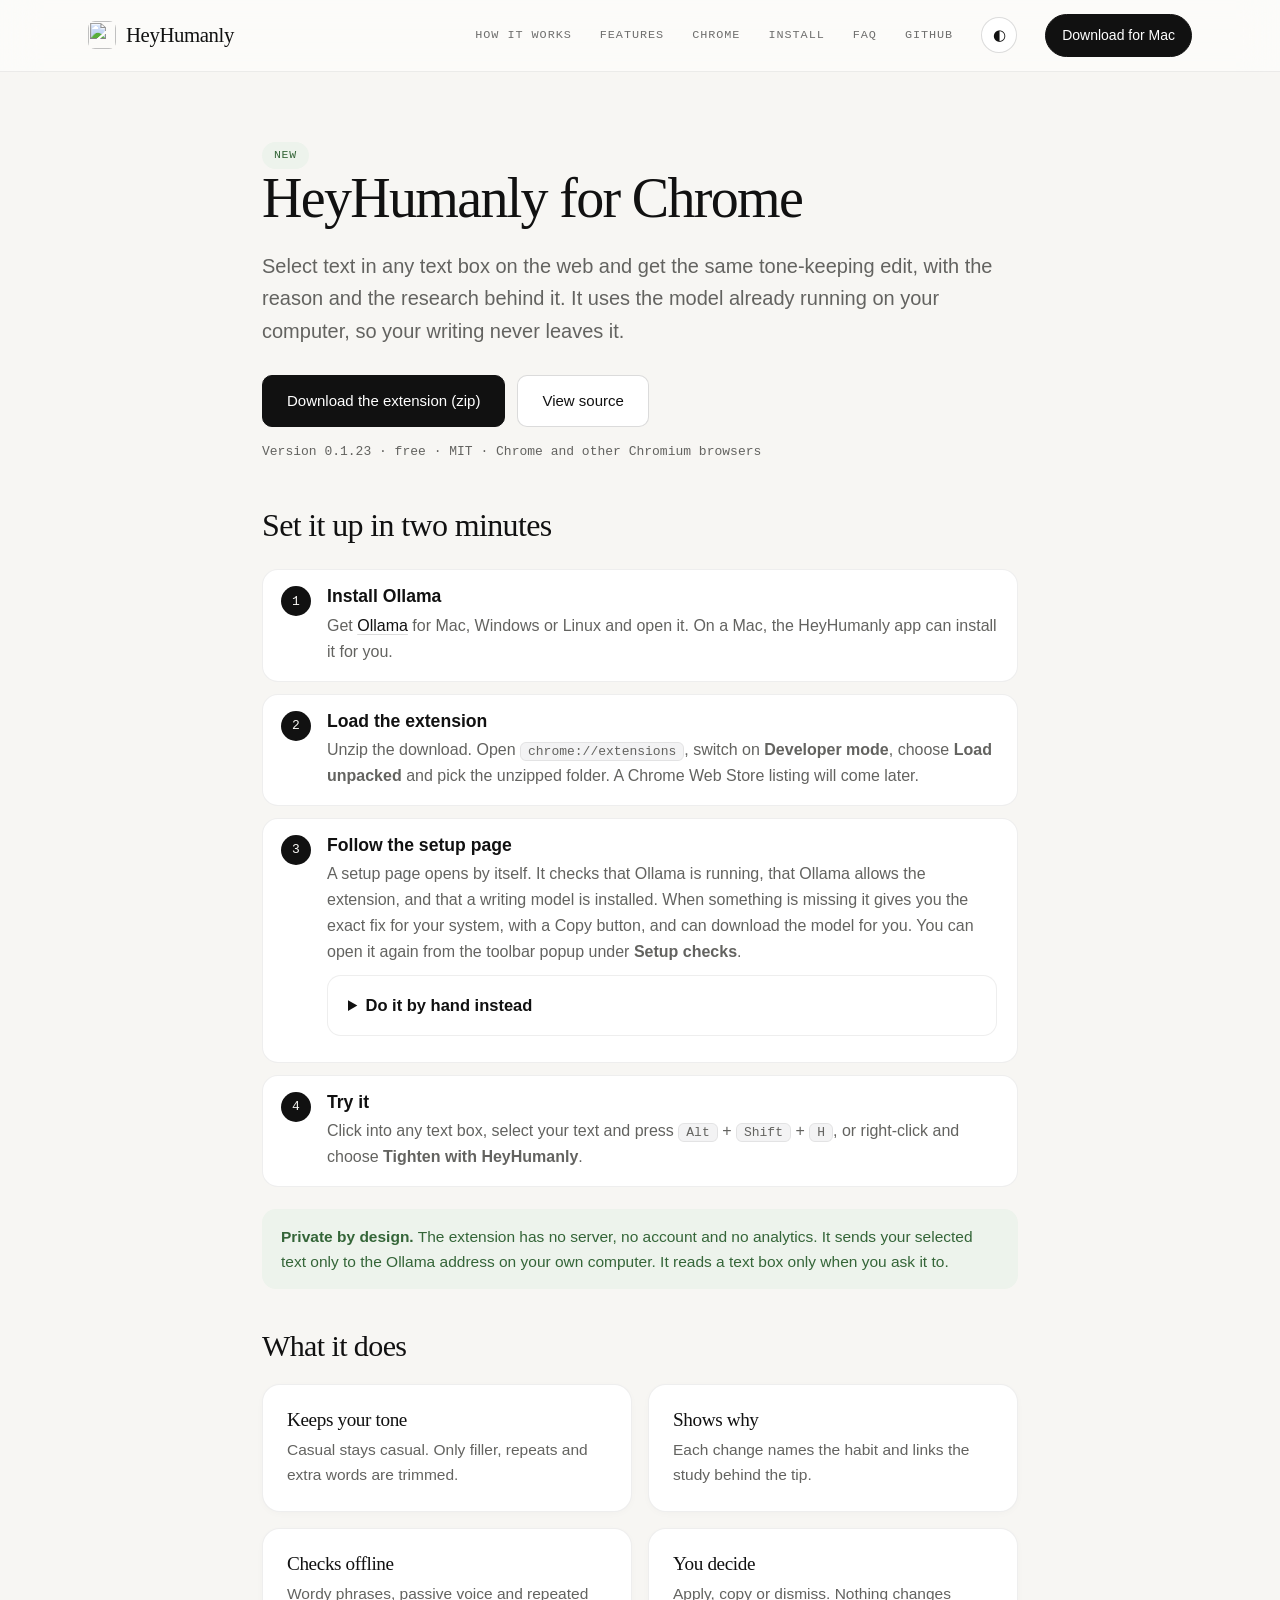
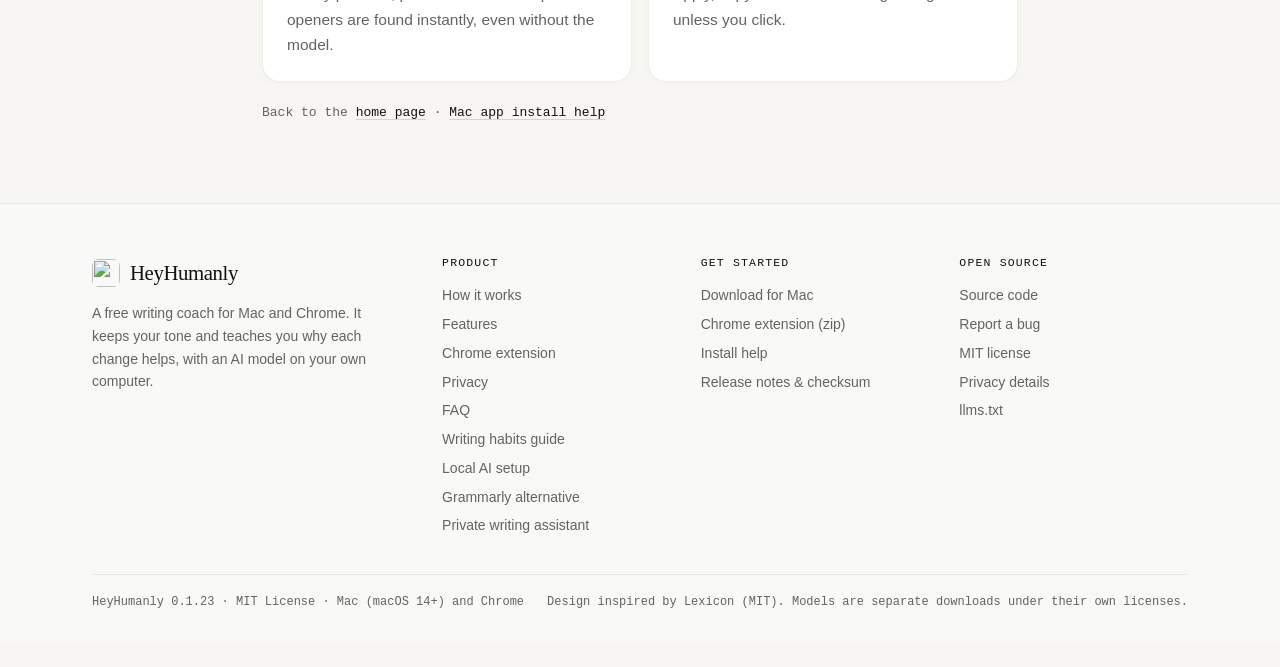
==== commit 6a2684f2: "Prepare v0.1.23: reworded edge phrases kept, Fix only doesn't turn statements into questions Co-Auth" ====
--- a/site/extension/index.html
+++ b/site/extension/index.html
@@ -124,12 +124,12 @@
 @media(prefers-reduced-motion:reduce){*{transition:none!important}}
 </style><script type="application/ld+json">{"@context": "https://schema.org", "@type": "BreadcrumbList", "itemListElement": [{"@type": "ListItem", "position": 1, "name": "HeyHumanly", "item": "https://heyhumanly.com/"}, {"@type": "ListItem", "position": 2, "name": "HeyHumanly for Chrome", "item": "https://heyhumanly.com/extension/"}]}</script></head><body><a class="skip" href="#main">Skip to content</a>
 <header class="top" id="top"><div class="nav"><a class="brand" href="/"><img src="/favicon.png" alt="" width="28" height="28">HeyHumanly</a>
-<nav class="links" aria-label="Main"><a class="hide-s" href="/#how">How it works</a><a class="hide-s" href="/#features">Features</a><a class="hide-s" href="/extension/">Chrome</a><a class="hide-s" href="/install/">Install</a><a class="hide-s" href="/#faq">FAQ</a><a class="hide-s" href="https://github.com/Kifayath-ulla/heyhumanly">GitHub</a><button class="tg" id="tg" type="button" aria-label="Switch between light and dark theme">◐</button><a class="btn sm dl" href="https://github.com/Kifayath-ulla/heyhumanly/releases/download/v0.1.22/HeyHumanly-0.1.22.dmg" data-dl><span class="hide-xs">Download for Mac</span><span class="show-xs">Download</span></a></nav></div></header>
+<nav class="links" aria-label="Main"><a class="hide-s" href="/#how">How it works</a><a class="hide-s" href="/#features">Features</a><a class="hide-s" href="/extension/">Chrome</a><a class="hide-s" href="/install/">Install</a><a class="hide-s" href="/#faq">FAQ</a><a class="hide-s" href="https://github.com/Kifayath-ulla/heyhumanly">GitHub</a><button class="tg" id="tg" type="button" aria-label="Switch between light and dark theme">◐</button><a class="btn sm dl" href="https://github.com/Kifayath-ulla/heyhumanly/releases/download/v0.1.23/HeyHumanly-0.1.23.dmg" data-dl><span class="hide-xs">Download for Mac</span><span class="show-xs">Download</span></a></nav></div></header>
 <main id="main">
 <section style="padding-top:140px"><div class="wrap" style="max-width:820px"><span class="badge g">New</span><h1 style="margin-left:0;text-align:left;font-size:clamp(34px,5vw,56px)">HeyHumanly for Chrome</h1>
 <p class="lede" style="margin-left:0;text-align:left">Select text in any text box on the web and get the same tone-keeping edit, with the reason and the research behind it. It uses the model already running on your computer, so your writing never leaves it.</p>
-<div class="cta" style="justify-content:flex-start"><a class="btn" href="https://github.com/Kifayath-ulla/heyhumanly/releases/download/v0.1.22/HeyHumanly-Chrome-0.1.22.zip">Download the extension (zip)</a><a class="btn ghost" href="https://github.com/Kifayath-ulla/heyhumanly/tree/main/extension">View source</a></div>
-<p class="fine" style="text-align:left">Version 0.1.22 · free · MIT · Chrome and other Chromium browsers</p>
+<div class="cta" style="justify-content:flex-start"><a class="btn" href="https://github.com/Kifayath-ulla/heyhumanly/releases/download/v0.1.23/HeyHumanly-Chrome-0.1.23.zip">Download the extension (zip)</a><a class="btn ghost" href="https://github.com/Kifayath-ulla/heyhumanly/tree/main/extension">View source</a></div>
+<p class="fine" style="text-align:left">Version 0.1.23 · free · MIT · Chrome and other Chromium browsers</p>
 <h2 id="setup" style="margin-top:44px;font-size:32px">Set it up in two minutes</h2>
 <ol class="steps">
 <li><h3>Install Ollama</h3><p>Get <a href="https://ollama.com/download">Ollama</a> for Mac, Windows or Linux and open it. On a Mac, the HeyHumanly app can install it for you.</p></li>
@@ -147,9 +147,9 @@
 <p class="fine" style="margin-top:20px">Back to the <a href="/">home page</a> · <a href="/install/">Mac app install help</a></p></div></section></main>
 <footer><div class="wrap"><div class="fgrid"><div><a class="brand" href="/"><img src="/favicon.png" alt="" width="28" height="28">HeyHumanly</a><p style="margin:12px 0 0;max-width:22em">A free writing coach for Mac and Chrome. It keeps your tone and teaches you why each change helps, with an AI model on your own computer.</p></div>
 <div><h4>Product</h4><a href="/#how">How it works</a><a href="/#features">Features</a><a href="/extension/">Chrome extension</a><a href="/#privacy">Privacy</a><a href="/#faq">FAQ</a><a href="/writing-habits/">Writing habits guide</a><a href="/local-ai-writing-coach-mac/">Local AI setup</a><a href="/grammarly-alternative/">Grammarly alternative</a><a href="/private-writing-assistant/">Private writing assistant</a></div>
-<div><h4>Get started</h4><a href="https://github.com/Kifayath-ulla/heyhumanly/releases/download/v0.1.22/HeyHumanly-0.1.22.dmg" data-dl>Download for Mac</a><a href="https://github.com/Kifayath-ulla/heyhumanly/releases/download/v0.1.22/HeyHumanly-Chrome-0.1.22.zip">Chrome extension (zip)</a><a href="/install/">Install help</a><a href="https://github.com/Kifayath-ulla/heyhumanly/releases/tag/v0.1.22">Release notes &amp; checksum</a></div>
+<div><h4>Get started</h4><a href="https://github.com/Kifayath-ulla/heyhumanly/releases/download/v0.1.23/HeyHumanly-0.1.23.dmg" data-dl>Download for Mac</a><a href="https://github.com/Kifayath-ulla/heyhumanly/releases/download/v0.1.23/HeyHumanly-Chrome-0.1.23.zip">Chrome extension (zip)</a><a href="/install/">Install help</a><a href="https://github.com/Kifayath-ulla/heyhumanly/releases/tag/v0.1.23">Release notes &amp; checksum</a></div>
 <div><h4>Open source</h4><a href="https://github.com/Kifayath-ulla/heyhumanly">Source code</a><a href="https://github.com/Kifayath-ulla/heyhumanly/issues">Report a bug</a><a href="https://github.com/Kifayath-ulla/heyhumanly/blob/main/LICENSE">MIT license</a><a href="/privacy/">Privacy details</a><a href="/llms.txt">llms.txt</a></div></div>
-<div class="legal"><span>HeyHumanly 0.1.22 · MIT License · Mac (macOS 14+) and Chrome</span><span>Design inspired by Lexicon (MIT). Models are separate downloads under their own licenses.</span></div></div></footer>
+<div class="legal"><span>HeyHumanly 0.1.23 · MIT License · Mac (macOS 14+) and Chrome</span><span>Design inspired by Lexicon (MIT). Models are separate downloads under their own licenses.</span></div></div></footer>
 <script>
 (function(){var h=document.getElementById('top');function s(){h.classList.toggle('scrolled',window.scrollY>40)}s();addEventListener('scroll',s,{passive:true});
 var tg=document.getElementById('tg');tg.addEventListener('click',function(){var r=document.documentElement,n=r.getAttribute('data-theme')==='dark'?'light':'dark';r.setAttribute('data-theme',n);try{localStorage.setItem('hhtheme',n)}catch(e){}});
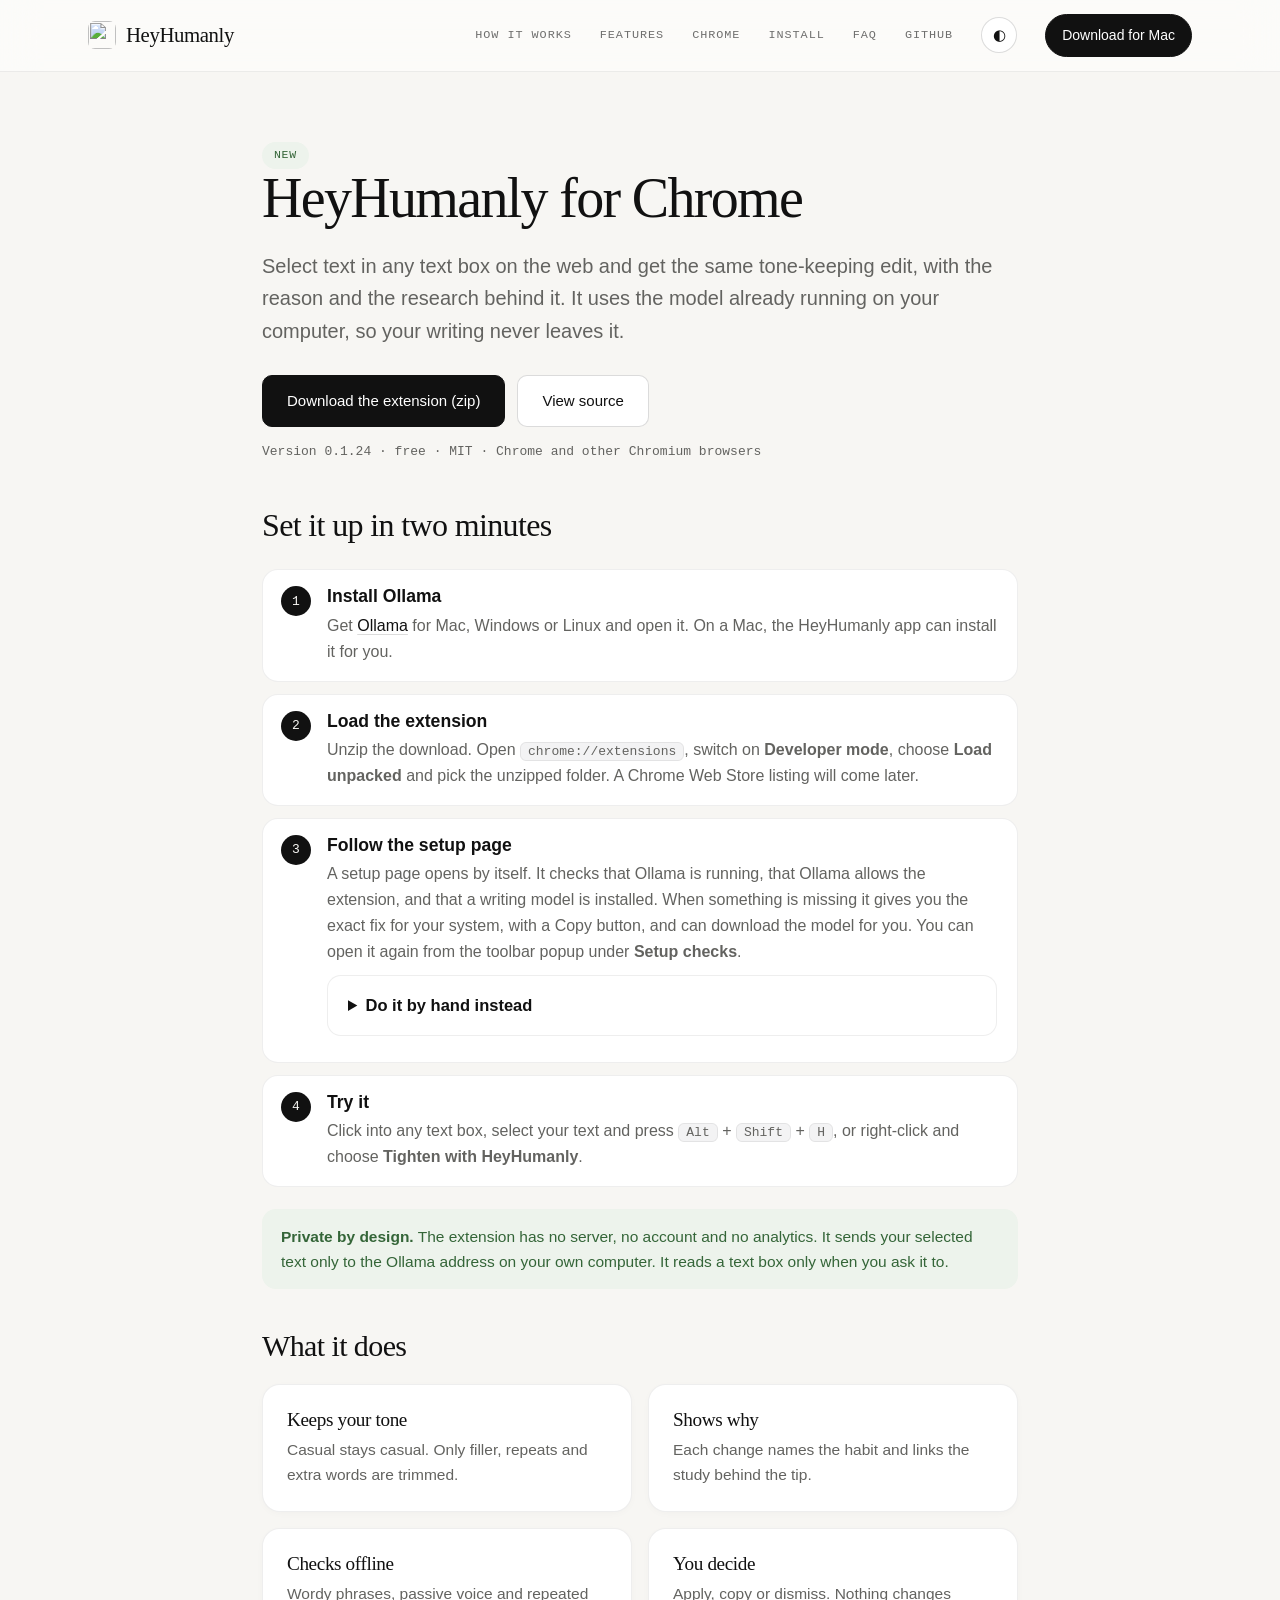
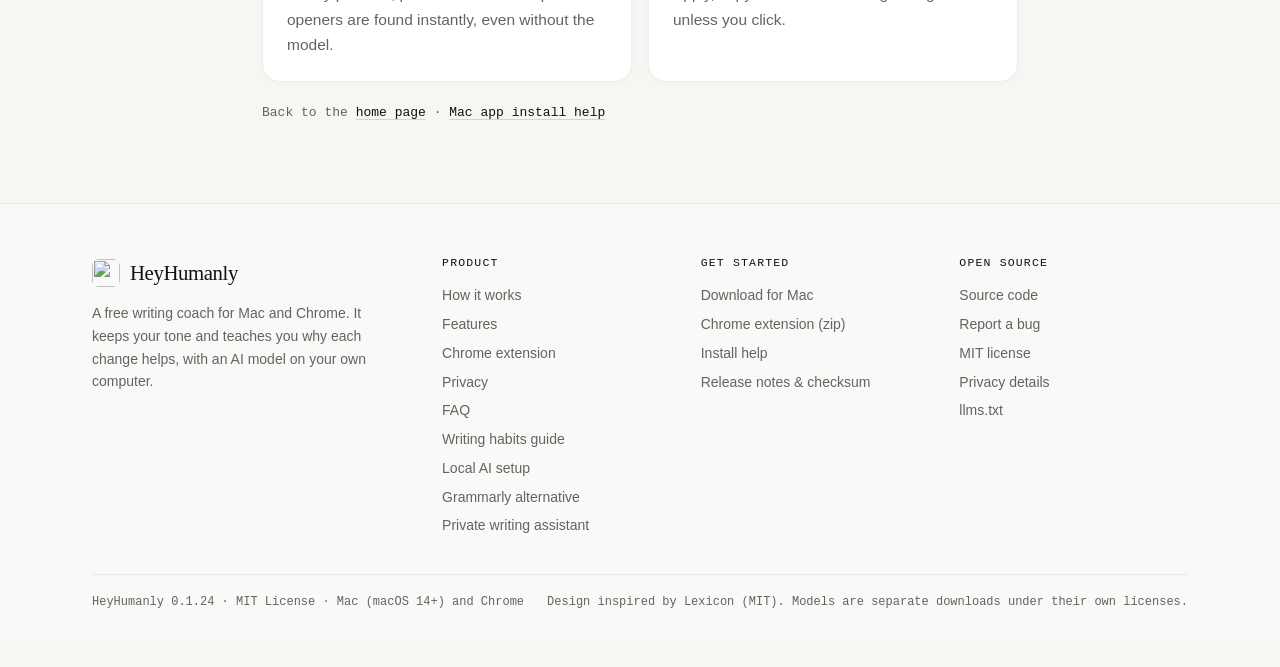
==== commit 949fc15f: "Prepare v0.1.24: replies that swap the speaker or thank the writer fall back to the safe fixes Co-Au" ====
--- a/site/extension/index.html
+++ b/site/extension/index.html
@@ -124,12 +124,12 @@
 @media(prefers-reduced-motion:reduce){*{transition:none!important}}
 </style><script type="application/ld+json">{"@context": "https://schema.org", "@type": "BreadcrumbList", "itemListElement": [{"@type": "ListItem", "position": 1, "name": "HeyHumanly", "item": "https://heyhumanly.com/"}, {"@type": "ListItem", "position": 2, "name": "HeyHumanly for Chrome", "item": "https://heyhumanly.com/extension/"}]}</script></head><body><a class="skip" href="#main">Skip to content</a>
 <header class="top" id="top"><div class="nav"><a class="brand" href="/"><img src="/favicon.png" alt="" width="28" height="28">HeyHumanly</a>
-<nav class="links" aria-label="Main"><a class="hide-s" href="/#how">How it works</a><a class="hide-s" href="/#features">Features</a><a class="hide-s" href="/extension/">Chrome</a><a class="hide-s" href="/install/">Install</a><a class="hide-s" href="/#faq">FAQ</a><a class="hide-s" href="https://github.com/Kifayath-ulla/heyhumanly">GitHub</a><button class="tg" id="tg" type="button" aria-label="Switch between light and dark theme">◐</button><a class="btn sm dl" href="https://github.com/Kifayath-ulla/heyhumanly/releases/download/v0.1.23/HeyHumanly-0.1.23.dmg" data-dl><span class="hide-xs">Download for Mac</span><span class="show-xs">Download</span></a></nav></div></header>
+<nav class="links" aria-label="Main"><a class="hide-s" href="/#how">How it works</a><a class="hide-s" href="/#features">Features</a><a class="hide-s" href="/extension/">Chrome</a><a class="hide-s" href="/install/">Install</a><a class="hide-s" href="/#faq">FAQ</a><a class="hide-s" href="https://github.com/Kifayath-ulla/heyhumanly">GitHub</a><button class="tg" id="tg" type="button" aria-label="Switch between light and dark theme">◐</button><a class="btn sm dl" href="https://github.com/Kifayath-ulla/heyhumanly/releases/download/v0.1.24/HeyHumanly-0.1.24.dmg" data-dl><span class="hide-xs">Download for Mac</span><span class="show-xs">Download</span></a></nav></div></header>
 <main id="main">
 <section style="padding-top:140px"><div class="wrap" style="max-width:820px"><span class="badge g">New</span><h1 style="margin-left:0;text-align:left;font-size:clamp(34px,5vw,56px)">HeyHumanly for Chrome</h1>
 <p class="lede" style="margin-left:0;text-align:left">Select text in any text box on the web and get the same tone-keeping edit, with the reason and the research behind it. It uses the model already running on your computer, so your writing never leaves it.</p>
-<div class="cta" style="justify-content:flex-start"><a class="btn" href="https://github.com/Kifayath-ulla/heyhumanly/releases/download/v0.1.23/HeyHumanly-Chrome-0.1.23.zip">Download the extension (zip)</a><a class="btn ghost" href="https://github.com/Kifayath-ulla/heyhumanly/tree/main/extension">View source</a></div>
-<p class="fine" style="text-align:left">Version 0.1.23 · free · MIT · Chrome and other Chromium browsers</p>
+<div class="cta" style="justify-content:flex-start"><a class="btn" href="https://github.com/Kifayath-ulla/heyhumanly/releases/download/v0.1.24/HeyHumanly-Chrome-0.1.24.zip">Download the extension (zip)</a><a class="btn ghost" href="https://github.com/Kifayath-ulla/heyhumanly/tree/main/extension">View source</a></div>
+<p class="fine" style="text-align:left">Version 0.1.24 · free · MIT · Chrome and other Chromium browsers</p>
 <h2 id="setup" style="margin-top:44px;font-size:32px">Set it up in two minutes</h2>
 <ol class="steps">
 <li><h3>Install Ollama</h3><p>Get <a href="https://ollama.com/download">Ollama</a> for Mac, Windows or Linux and open it. On a Mac, the HeyHumanly app can install it for you.</p></li>
@@ -147,9 +147,9 @@
 <p class="fine" style="margin-top:20px">Back to the <a href="/">home page</a> · <a href="/install/">Mac app install help</a></p></div></section></main>
 <footer><div class="wrap"><div class="fgrid"><div><a class="brand" href="/"><img src="/favicon.png" alt="" width="28" height="28">HeyHumanly</a><p style="margin:12px 0 0;max-width:22em">A free writing coach for Mac and Chrome. It keeps your tone and teaches you why each change helps, with an AI model on your own computer.</p></div>
 <div><h4>Product</h4><a href="/#how">How it works</a><a href="/#features">Features</a><a href="/extension/">Chrome extension</a><a href="/#privacy">Privacy</a><a href="/#faq">FAQ</a><a href="/writing-habits/">Writing habits guide</a><a href="/local-ai-writing-coach-mac/">Local AI setup</a><a href="/grammarly-alternative/">Grammarly alternative</a><a href="/private-writing-assistant/">Private writing assistant</a></div>
-<div><h4>Get started</h4><a href="https://github.com/Kifayath-ulla/heyhumanly/releases/download/v0.1.23/HeyHumanly-0.1.23.dmg" data-dl>Download for Mac</a><a href="https://github.com/Kifayath-ulla/heyhumanly/releases/download/v0.1.23/HeyHumanly-Chrome-0.1.23.zip">Chrome extension (zip)</a><a href="/install/">Install help</a><a href="https://github.com/Kifayath-ulla/heyhumanly/releases/tag/v0.1.23">Release notes &amp; checksum</a></div>
+<div><h4>Get started</h4><a href="https://github.com/Kifayath-ulla/heyhumanly/releases/download/v0.1.24/HeyHumanly-0.1.24.dmg" data-dl>Download for Mac</a><a href="https://github.com/Kifayath-ulla/heyhumanly/releases/download/v0.1.24/HeyHumanly-Chrome-0.1.24.zip">Chrome extension (zip)</a><a href="/install/">Install help</a><a href="https://github.com/Kifayath-ulla/heyhumanly/releases/tag/v0.1.24">Release notes &amp; checksum</a></div>
 <div><h4>Open source</h4><a href="https://github.com/Kifayath-ulla/heyhumanly">Source code</a><a href="https://github.com/Kifayath-ulla/heyhumanly/issues">Report a bug</a><a href="https://github.com/Kifayath-ulla/heyhumanly/blob/main/LICENSE">MIT license</a><a href="/privacy/">Privacy details</a><a href="/llms.txt">llms.txt</a></div></div>
-<div class="legal"><span>HeyHumanly 0.1.23 · MIT License · Mac (macOS 14+) and Chrome</span><span>Design inspired by Lexicon (MIT). Models are separate downloads under their own licenses.</span></div></div></footer>
+<div class="legal"><span>HeyHumanly 0.1.24 · MIT License · Mac (macOS 14+) and Chrome</span><span>Design inspired by Lexicon (MIT). Models are separate downloads under their own licenses.</span></div></div></footer>
 <script>
 (function(){var h=document.getElementById('top');function s(){h.classList.toggle('scrolled',window.scrollY>40)}s();addEventListener('scroll',s,{passive:true});
 var tg=document.getElementById('tg');tg.addEventListener('click',function(){var r=document.documentElement,n=r.getAttribute('data-theme')==='dark'?'light':'dark';r.setAttribute('data-theme',n);try{localStorage.setItem('hhtheme',n)}catch(e){}});
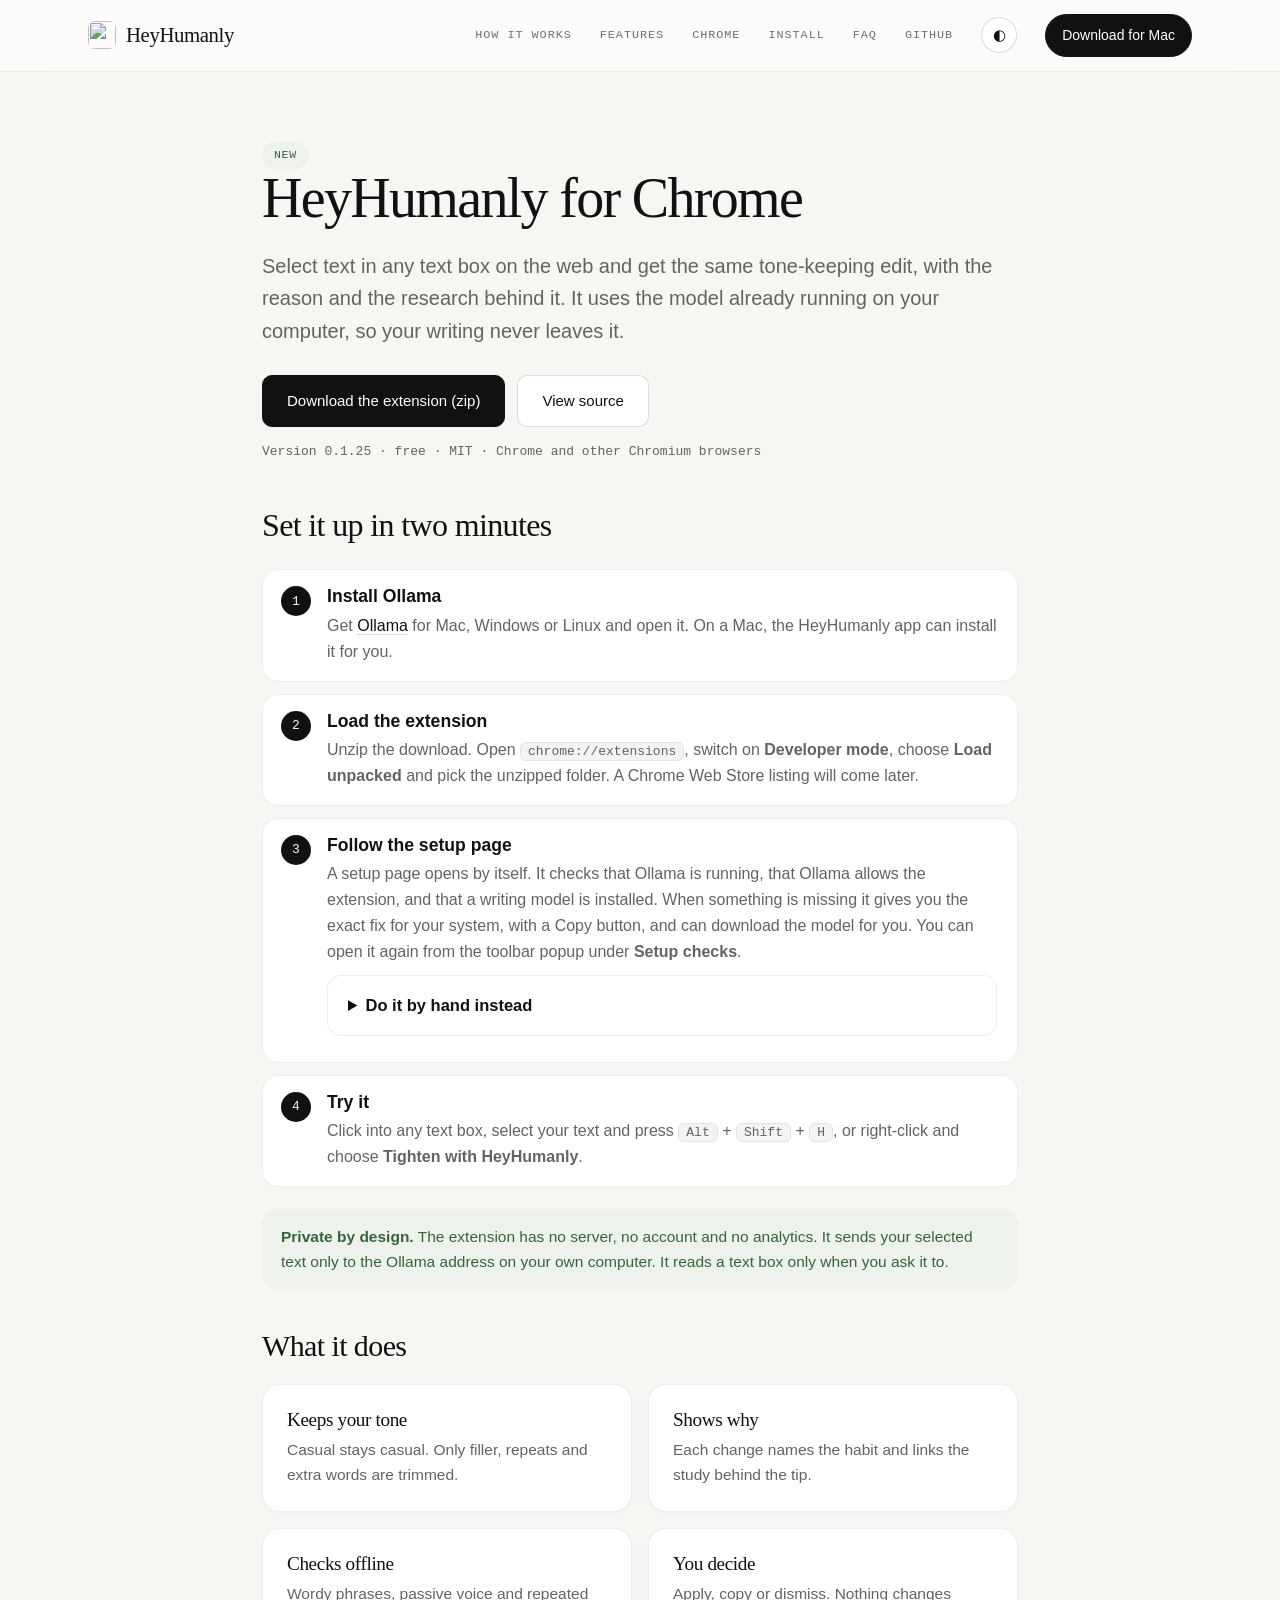
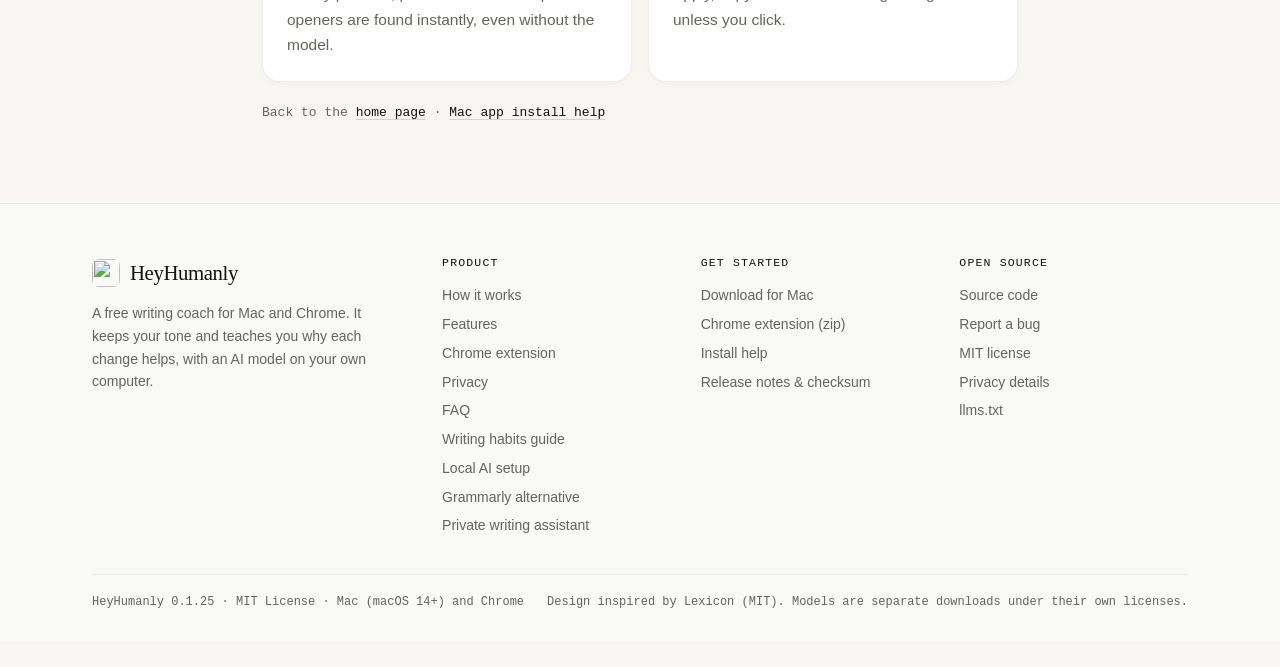
==== commit 8d882018: "Prepare v0.1.25: answers that reword the asked word fall back to the safe fixes Co-Authored-By: Devi" ====
--- a/site/extension/index.html
+++ b/site/extension/index.html
@@ -124,12 +124,12 @@
 @media(prefers-reduced-motion:reduce){*{transition:none!important}}
 </style><script type="application/ld+json">{"@context": "https://schema.org", "@type": "BreadcrumbList", "itemListElement": [{"@type": "ListItem", "position": 1, "name": "HeyHumanly", "item": "https://heyhumanly.com/"}, {"@type": "ListItem", "position": 2, "name": "HeyHumanly for Chrome", "item": "https://heyhumanly.com/extension/"}]}</script></head><body><a class="skip" href="#main">Skip to content</a>
 <header class="top" id="top"><div class="nav"><a class="brand" href="/"><img src="/favicon.png" alt="" width="28" height="28">HeyHumanly</a>
-<nav class="links" aria-label="Main"><a class="hide-s" href="/#how">How it works</a><a class="hide-s" href="/#features">Features</a><a class="hide-s" href="/extension/">Chrome</a><a class="hide-s" href="/install/">Install</a><a class="hide-s" href="/#faq">FAQ</a><a class="hide-s" href="https://github.com/Kifayath-ulla/heyhumanly">GitHub</a><button class="tg" id="tg" type="button" aria-label="Switch between light and dark theme">◐</button><a class="btn sm dl" href="https://github.com/Kifayath-ulla/heyhumanly/releases/download/v0.1.24/HeyHumanly-0.1.24.dmg" data-dl><span class="hide-xs">Download for Mac</span><span class="show-xs">Download</span></a></nav></div></header>
+<nav class="links" aria-label="Main"><a class="hide-s" href="/#how">How it works</a><a class="hide-s" href="/#features">Features</a><a class="hide-s" href="/extension/">Chrome</a><a class="hide-s" href="/install/">Install</a><a class="hide-s" href="/#faq">FAQ</a><a class="hide-s" href="https://github.com/Kifayath-ulla/heyhumanly">GitHub</a><button class="tg" id="tg" type="button" aria-label="Switch between light and dark theme">◐</button><a class="btn sm dl" href="https://github.com/Kifayath-ulla/heyhumanly/releases/download/v0.1.25/HeyHumanly-0.1.25.dmg" data-dl><span class="hide-xs">Download for Mac</span><span class="show-xs">Download</span></a></nav></div></header>
 <main id="main">
 <section style="padding-top:140px"><div class="wrap" style="max-width:820px"><span class="badge g">New</span><h1 style="margin-left:0;text-align:left;font-size:clamp(34px,5vw,56px)">HeyHumanly for Chrome</h1>
 <p class="lede" style="margin-left:0;text-align:left">Select text in any text box on the web and get the same tone-keeping edit, with the reason and the research behind it. It uses the model already running on your computer, so your writing never leaves it.</p>
-<div class="cta" style="justify-content:flex-start"><a class="btn" href="https://github.com/Kifayath-ulla/heyhumanly/releases/download/v0.1.24/HeyHumanly-Chrome-0.1.24.zip">Download the extension (zip)</a><a class="btn ghost" href="https://github.com/Kifayath-ulla/heyhumanly/tree/main/extension">View source</a></div>
-<p class="fine" style="text-align:left">Version 0.1.24 · free · MIT · Chrome and other Chromium browsers</p>
+<div class="cta" style="justify-content:flex-start"><a class="btn" href="https://github.com/Kifayath-ulla/heyhumanly/releases/download/v0.1.25/HeyHumanly-Chrome-0.1.25.zip">Download the extension (zip)</a><a class="btn ghost" href="https://github.com/Kifayath-ulla/heyhumanly/tree/main/extension">View source</a></div>
+<p class="fine" style="text-align:left">Version 0.1.25 · free · MIT · Chrome and other Chromium browsers</p>
 <h2 id="setup" style="margin-top:44px;font-size:32px">Set it up in two minutes</h2>
 <ol class="steps">
 <li><h3>Install Ollama</h3><p>Get <a href="https://ollama.com/download">Ollama</a> for Mac, Windows or Linux and open it. On a Mac, the HeyHumanly app can install it for you.</p></li>
@@ -147,9 +147,9 @@
 <p class="fine" style="margin-top:20px">Back to the <a href="/">home page</a> · <a href="/install/">Mac app install help</a></p></div></section></main>
 <footer><div class="wrap"><div class="fgrid"><div><a class="brand" href="/"><img src="/favicon.png" alt="" width="28" height="28">HeyHumanly</a><p style="margin:12px 0 0;max-width:22em">A free writing coach for Mac and Chrome. It keeps your tone and teaches you why each change helps, with an AI model on your own computer.</p></div>
 <div><h4>Product</h4><a href="/#how">How it works</a><a href="/#features">Features</a><a href="/extension/">Chrome extension</a><a href="/#privacy">Privacy</a><a href="/#faq">FAQ</a><a href="/writing-habits/">Writing habits guide</a><a href="/local-ai-writing-coach-mac/">Local AI setup</a><a href="/grammarly-alternative/">Grammarly alternative</a><a href="/private-writing-assistant/">Private writing assistant</a></div>
-<div><h4>Get started</h4><a href="https://github.com/Kifayath-ulla/heyhumanly/releases/download/v0.1.24/HeyHumanly-0.1.24.dmg" data-dl>Download for Mac</a><a href="https://github.com/Kifayath-ulla/heyhumanly/releases/download/v0.1.24/HeyHumanly-Chrome-0.1.24.zip">Chrome extension (zip)</a><a href="/install/">Install help</a><a href="https://github.com/Kifayath-ulla/heyhumanly/releases/tag/v0.1.24">Release notes &amp; checksum</a></div>
+<div><h4>Get started</h4><a href="https://github.com/Kifayath-ulla/heyhumanly/releases/download/v0.1.25/HeyHumanly-0.1.25.dmg" data-dl>Download for Mac</a><a href="https://github.com/Kifayath-ulla/heyhumanly/releases/download/v0.1.25/HeyHumanly-Chrome-0.1.25.zip">Chrome extension (zip)</a><a href="/install/">Install help</a><a href="https://github.com/Kifayath-ulla/heyhumanly/releases/tag/v0.1.25">Release notes &amp; checksum</a></div>
 <div><h4>Open source</h4><a href="https://github.com/Kifayath-ulla/heyhumanly">Source code</a><a href="https://github.com/Kifayath-ulla/heyhumanly/issues">Report a bug</a><a href="https://github.com/Kifayath-ulla/heyhumanly/blob/main/LICENSE">MIT license</a><a href="/privacy/">Privacy details</a><a href="/llms.txt">llms.txt</a></div></div>
-<div class="legal"><span>HeyHumanly 0.1.24 · MIT License · Mac (macOS 14+) and Chrome</span><span>Design inspired by Lexicon (MIT). Models are separate downloads under their own licenses.</span></div></div></footer>
+<div class="legal"><span>HeyHumanly 0.1.25 · MIT License · Mac (macOS 14+) and Chrome</span><span>Design inspired by Lexicon (MIT). Models are separate downloads under their own licenses.</span></div></div></footer>
 <script>
 (function(){var h=document.getElementById('top');function s(){h.classList.toggle('scrolled',window.scrollY>40)}s();addEventListener('scroll',s,{passive:true});
 var tg=document.getElementById('tg');tg.addEventListener('click',function(){var r=document.documentElement,n=r.getAttribute('data-theme')==='dark'?'light':'dark';r.setAttribute('data-theme',n);try{localStorage.setItem('hhtheme',n)}catch(e){}});
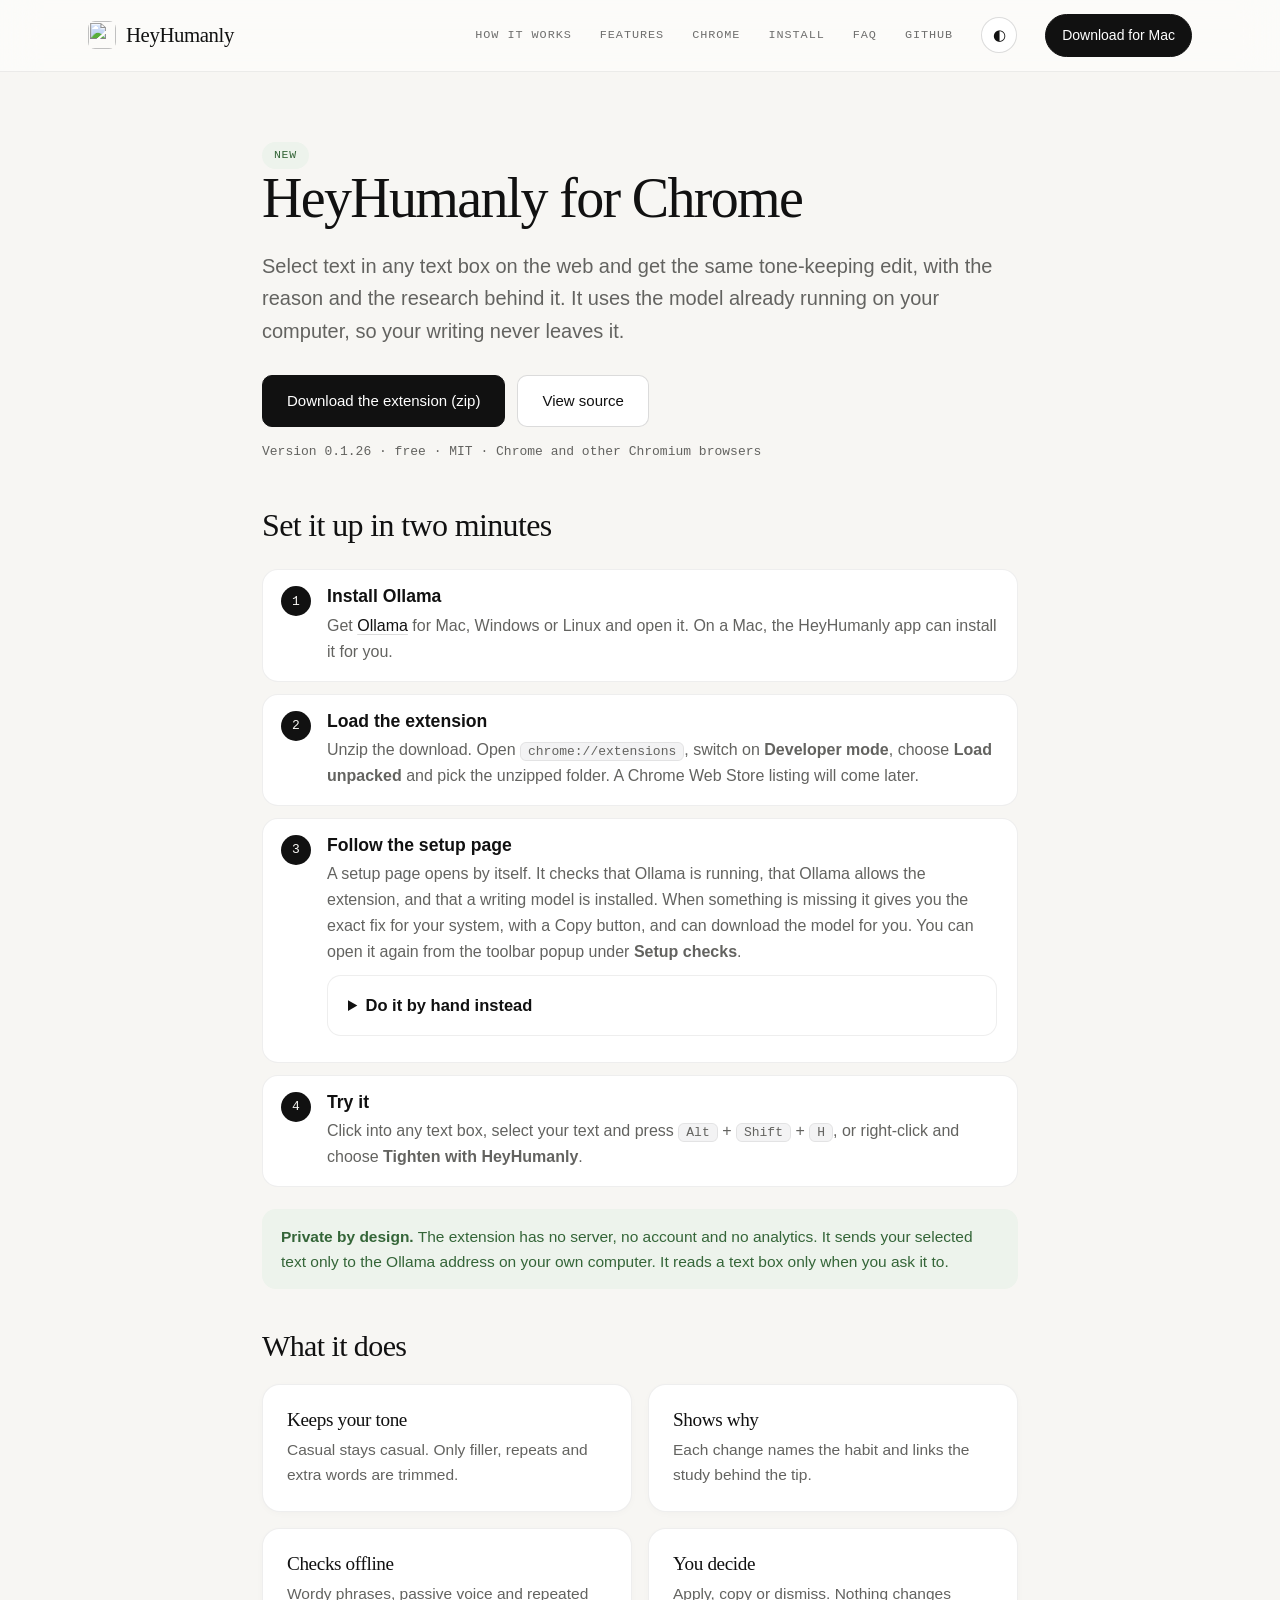
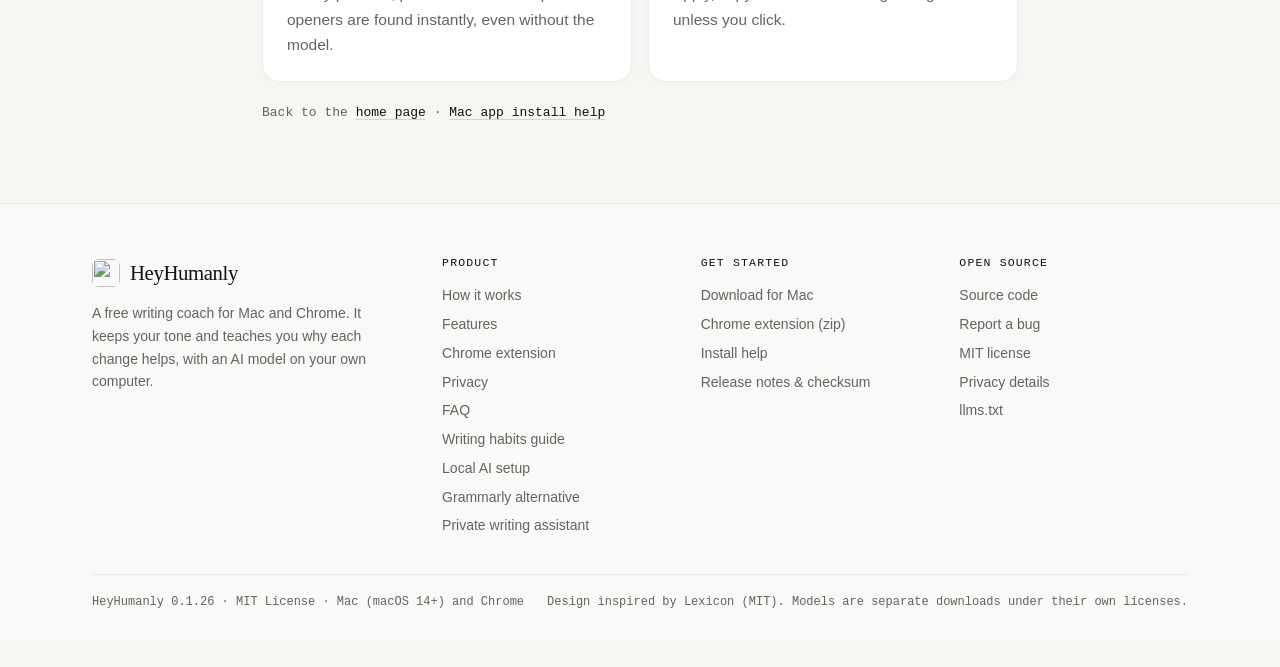
==== commit 81482950: "Prepare v0.1.26: Professional keeps rewrites that add a missing apostrophe Co-Authored-By: Devin AI " ====
--- a/site/extension/index.html
+++ b/site/extension/index.html
@@ -124,12 +124,12 @@
 @media(prefers-reduced-motion:reduce){*{transition:none!important}}
 </style><script type="application/ld+json">{"@context": "https://schema.org", "@type": "BreadcrumbList", "itemListElement": [{"@type": "ListItem", "position": 1, "name": "HeyHumanly", "item": "https://heyhumanly.com/"}, {"@type": "ListItem", "position": 2, "name": "HeyHumanly for Chrome", "item": "https://heyhumanly.com/extension/"}]}</script></head><body><a class="skip" href="#main">Skip to content</a>
 <header class="top" id="top"><div class="nav"><a class="brand" href="/"><img src="/favicon.png" alt="" width="28" height="28">HeyHumanly</a>
-<nav class="links" aria-label="Main"><a class="hide-s" href="/#how">How it works</a><a class="hide-s" href="/#features">Features</a><a class="hide-s" href="/extension/">Chrome</a><a class="hide-s" href="/install/">Install</a><a class="hide-s" href="/#faq">FAQ</a><a class="hide-s" href="https://github.com/Kifayath-ulla/heyhumanly">GitHub</a><button class="tg" id="tg" type="button" aria-label="Switch between light and dark theme">◐</button><a class="btn sm dl" href="https://github.com/Kifayath-ulla/heyhumanly/releases/download/v0.1.25/HeyHumanly-0.1.25.dmg" data-dl><span class="hide-xs">Download for Mac</span><span class="show-xs">Download</span></a></nav></div></header>
+<nav class="links" aria-label="Main"><a class="hide-s" href="/#how">How it works</a><a class="hide-s" href="/#features">Features</a><a class="hide-s" href="/extension/">Chrome</a><a class="hide-s" href="/install/">Install</a><a class="hide-s" href="/#faq">FAQ</a><a class="hide-s" href="https://github.com/Kifayath-ulla/heyhumanly">GitHub</a><button class="tg" id="tg" type="button" aria-label="Switch between light and dark theme">◐</button><a class="btn sm dl" href="https://github.com/Kifayath-ulla/heyhumanly/releases/download/v0.1.26/HeyHumanly-0.1.26.dmg" data-dl><span class="hide-xs">Download for Mac</span><span class="show-xs">Download</span></a></nav></div></header>
 <main id="main">
 <section style="padding-top:140px"><div class="wrap" style="max-width:820px"><span class="badge g">New</span><h1 style="margin-left:0;text-align:left;font-size:clamp(34px,5vw,56px)">HeyHumanly for Chrome</h1>
 <p class="lede" style="margin-left:0;text-align:left">Select text in any text box on the web and get the same tone-keeping edit, with the reason and the research behind it. It uses the model already running on your computer, so your writing never leaves it.</p>
-<div class="cta" style="justify-content:flex-start"><a class="btn" href="https://github.com/Kifayath-ulla/heyhumanly/releases/download/v0.1.25/HeyHumanly-Chrome-0.1.25.zip">Download the extension (zip)</a><a class="btn ghost" href="https://github.com/Kifayath-ulla/heyhumanly/tree/main/extension">View source</a></div>
-<p class="fine" style="text-align:left">Version 0.1.25 · free · MIT · Chrome and other Chromium browsers</p>
+<div class="cta" style="justify-content:flex-start"><a class="btn" href="https://github.com/Kifayath-ulla/heyhumanly/releases/download/v0.1.26/HeyHumanly-Chrome-0.1.26.zip">Download the extension (zip)</a><a class="btn ghost" href="https://github.com/Kifayath-ulla/heyhumanly/tree/main/extension">View source</a></div>
+<p class="fine" style="text-align:left">Version 0.1.26 · free · MIT · Chrome and other Chromium browsers</p>
 <h2 id="setup" style="margin-top:44px;font-size:32px">Set it up in two minutes</h2>
 <ol class="steps">
 <li><h3>Install Ollama</h3><p>Get <a href="https://ollama.com/download">Ollama</a> for Mac, Windows or Linux and open it. On a Mac, the HeyHumanly app can install it for you.</p></li>
@@ -147,9 +147,9 @@
 <p class="fine" style="margin-top:20px">Back to the <a href="/">home page</a> · <a href="/install/">Mac app install help</a></p></div></section></main>
 <footer><div class="wrap"><div class="fgrid"><div><a class="brand" href="/"><img src="/favicon.png" alt="" width="28" height="28">HeyHumanly</a><p style="margin:12px 0 0;max-width:22em">A free writing coach for Mac and Chrome. It keeps your tone and teaches you why each change helps, with an AI model on your own computer.</p></div>
 <div><h4>Product</h4><a href="/#how">How it works</a><a href="/#features">Features</a><a href="/extension/">Chrome extension</a><a href="/#privacy">Privacy</a><a href="/#faq">FAQ</a><a href="/writing-habits/">Writing habits guide</a><a href="/local-ai-writing-coach-mac/">Local AI setup</a><a href="/grammarly-alternative/">Grammarly alternative</a><a href="/private-writing-assistant/">Private writing assistant</a></div>
-<div><h4>Get started</h4><a href="https://github.com/Kifayath-ulla/heyhumanly/releases/download/v0.1.25/HeyHumanly-0.1.25.dmg" data-dl>Download for Mac</a><a href="https://github.com/Kifayath-ulla/heyhumanly/releases/download/v0.1.25/HeyHumanly-Chrome-0.1.25.zip">Chrome extension (zip)</a><a href="/install/">Install help</a><a href="https://github.com/Kifayath-ulla/heyhumanly/releases/tag/v0.1.25">Release notes &amp; checksum</a></div>
+<div><h4>Get started</h4><a href="https://github.com/Kifayath-ulla/heyhumanly/releases/download/v0.1.26/HeyHumanly-0.1.26.dmg" data-dl>Download for Mac</a><a href="https://github.com/Kifayath-ulla/heyhumanly/releases/download/v0.1.26/HeyHumanly-Chrome-0.1.26.zip">Chrome extension (zip)</a><a href="/install/">Install help</a><a href="https://github.com/Kifayath-ulla/heyhumanly/releases/tag/v0.1.26">Release notes &amp; checksum</a></div>
 <div><h4>Open source</h4><a href="https://github.com/Kifayath-ulla/heyhumanly">Source code</a><a href="https://github.com/Kifayath-ulla/heyhumanly/issues">Report a bug</a><a href="https://github.com/Kifayath-ulla/heyhumanly/blob/main/LICENSE">MIT license</a><a href="/privacy/">Privacy details</a><a href="/llms.txt">llms.txt</a></div></div>
-<div class="legal"><span>HeyHumanly 0.1.25 · MIT License · Mac (macOS 14+) and Chrome</span><span>Design inspired by Lexicon (MIT). Models are separate downloads under their own licenses.</span></div></div></footer>
+<div class="legal"><span>HeyHumanly 0.1.26 · MIT License · Mac (macOS 14+) and Chrome</span><span>Design inspired by Lexicon (MIT). Models are separate downloads under their own licenses.</span></div></div></footer>
 <script>
 (function(){var h=document.getElementById('top');function s(){h.classList.toggle('scrolled',window.scrollY>40)}s();addEventListener('scroll',s,{passive:true});
 var tg=document.getElementById('tg');tg.addEventListener('click',function(){var r=document.documentElement,n=r.getAttribute('data-theme')==='dark'?'light':'dark';r.setAttribute('data-theme',n);try{localStorage.setItem('hhtheme',n)}catch(e){}});
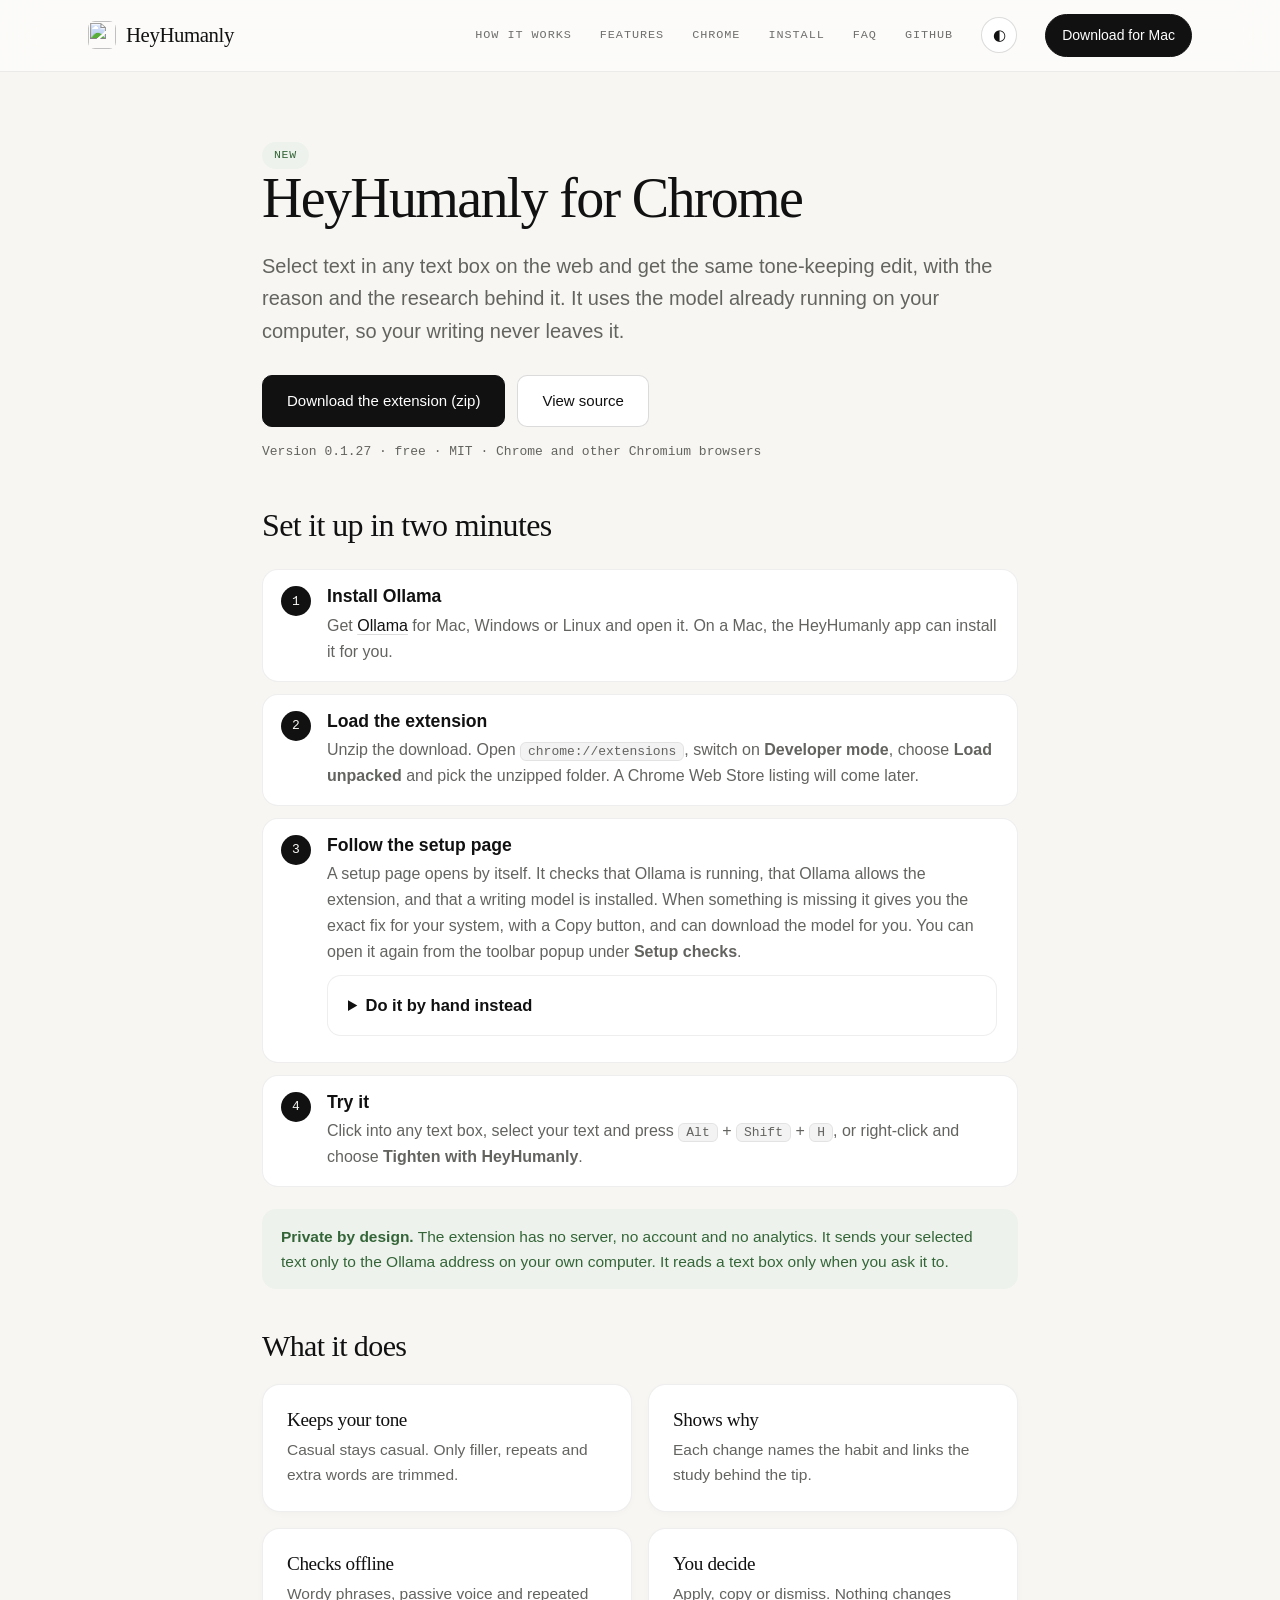
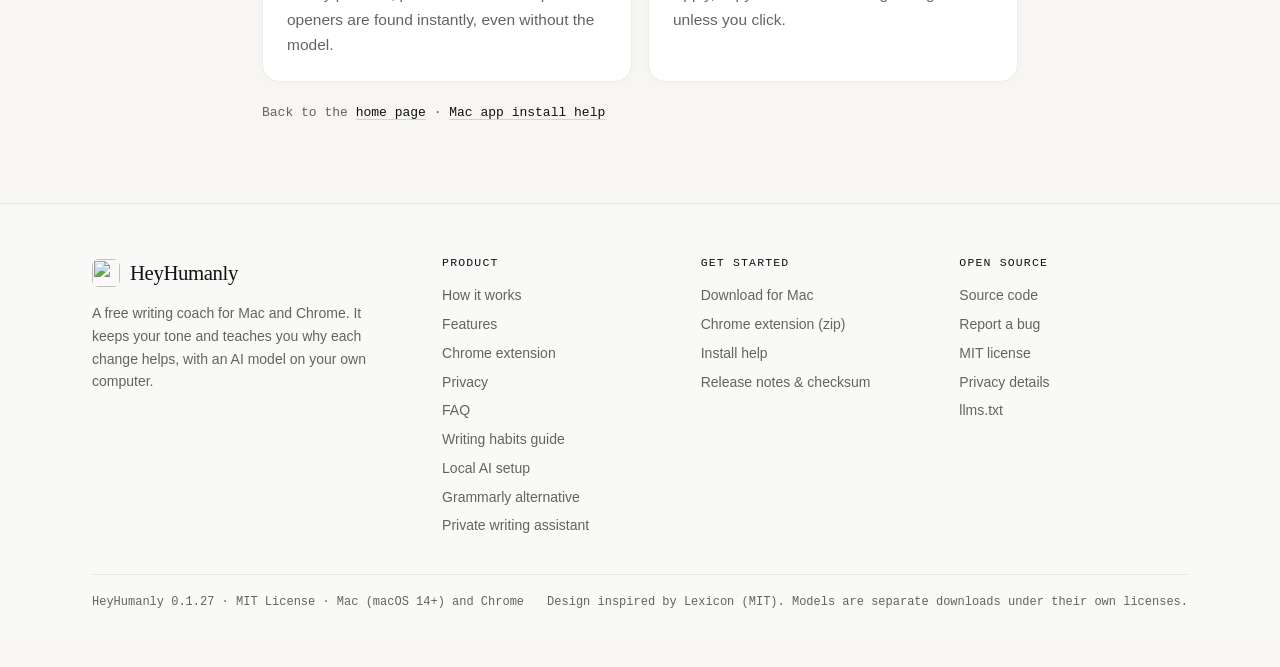
==== commit 4265bf0b: "Prepare v0.1.27: possessive its fine no longer lets a reply through Co-Authored-By: Devin AI <158243" ====
--- a/site/extension/index.html
+++ b/site/extension/index.html
@@ -124,12 +124,12 @@
 @media(prefers-reduced-motion:reduce){*{transition:none!important}}
 </style><script type="application/ld+json">{"@context": "https://schema.org", "@type": "BreadcrumbList", "itemListElement": [{"@type": "ListItem", "position": 1, "name": "HeyHumanly", "item": "https://heyhumanly.com/"}, {"@type": "ListItem", "position": 2, "name": "HeyHumanly for Chrome", "item": "https://heyhumanly.com/extension/"}]}</script></head><body><a class="skip" href="#main">Skip to content</a>
 <header class="top" id="top"><div class="nav"><a class="brand" href="/"><img src="/favicon.png" alt="" width="28" height="28">HeyHumanly</a>
-<nav class="links" aria-label="Main"><a class="hide-s" href="/#how">How it works</a><a class="hide-s" href="/#features">Features</a><a class="hide-s" href="/extension/">Chrome</a><a class="hide-s" href="/install/">Install</a><a class="hide-s" href="/#faq">FAQ</a><a class="hide-s" href="https://github.com/Kifayath-ulla/heyhumanly">GitHub</a><button class="tg" id="tg" type="button" aria-label="Switch between light and dark theme">◐</button><a class="btn sm dl" href="https://github.com/Kifayath-ulla/heyhumanly/releases/download/v0.1.26/HeyHumanly-0.1.26.dmg" data-dl><span class="hide-xs">Download for Mac</span><span class="show-xs">Download</span></a></nav></div></header>
+<nav class="links" aria-label="Main"><a class="hide-s" href="/#how">How it works</a><a class="hide-s" href="/#features">Features</a><a class="hide-s" href="/extension/">Chrome</a><a class="hide-s" href="/install/">Install</a><a class="hide-s" href="/#faq">FAQ</a><a class="hide-s" href="https://github.com/Kifayath-ulla/heyhumanly">GitHub</a><button class="tg" id="tg" type="button" aria-label="Switch between light and dark theme">◐</button><a class="btn sm dl" href="https://github.com/Kifayath-ulla/heyhumanly/releases/download/v0.1.27/HeyHumanly-0.1.27.dmg" data-dl><span class="hide-xs">Download for Mac</span><span class="show-xs">Download</span></a></nav></div></header>
 <main id="main">
 <section style="padding-top:140px"><div class="wrap" style="max-width:820px"><span class="badge g">New</span><h1 style="margin-left:0;text-align:left;font-size:clamp(34px,5vw,56px)">HeyHumanly for Chrome</h1>
 <p class="lede" style="margin-left:0;text-align:left">Select text in any text box on the web and get the same tone-keeping edit, with the reason and the research behind it. It uses the model already running on your computer, so your writing never leaves it.</p>
-<div class="cta" style="justify-content:flex-start"><a class="btn" href="https://github.com/Kifayath-ulla/heyhumanly/releases/download/v0.1.26/HeyHumanly-Chrome-0.1.26.zip">Download the extension (zip)</a><a class="btn ghost" href="https://github.com/Kifayath-ulla/heyhumanly/tree/main/extension">View source</a></div>
-<p class="fine" style="text-align:left">Version 0.1.26 · free · MIT · Chrome and other Chromium browsers</p>
+<div class="cta" style="justify-content:flex-start"><a class="btn" href="https://github.com/Kifayath-ulla/heyhumanly/releases/download/v0.1.27/HeyHumanly-Chrome-0.1.27.zip">Download the extension (zip)</a><a class="btn ghost" href="https://github.com/Kifayath-ulla/heyhumanly/tree/main/extension">View source</a></div>
+<p class="fine" style="text-align:left">Version 0.1.27 · free · MIT · Chrome and other Chromium browsers</p>
 <h2 id="setup" style="margin-top:44px;font-size:32px">Set it up in two minutes</h2>
 <ol class="steps">
 <li><h3>Install Ollama</h3><p>Get <a href="https://ollama.com/download">Ollama</a> for Mac, Windows or Linux and open it. On a Mac, the HeyHumanly app can install it for you.</p></li>
@@ -147,9 +147,9 @@
 <p class="fine" style="margin-top:20px">Back to the <a href="/">home page</a> · <a href="/install/">Mac app install help</a></p></div></section></main>
 <footer><div class="wrap"><div class="fgrid"><div><a class="brand" href="/"><img src="/favicon.png" alt="" width="28" height="28">HeyHumanly</a><p style="margin:12px 0 0;max-width:22em">A free writing coach for Mac and Chrome. It keeps your tone and teaches you why each change helps, with an AI model on your own computer.</p></div>
 <div><h4>Product</h4><a href="/#how">How it works</a><a href="/#features">Features</a><a href="/extension/">Chrome extension</a><a href="/#privacy">Privacy</a><a href="/#faq">FAQ</a><a href="/writing-habits/">Writing habits guide</a><a href="/local-ai-writing-coach-mac/">Local AI setup</a><a href="/grammarly-alternative/">Grammarly alternative</a><a href="/private-writing-assistant/">Private writing assistant</a></div>
-<div><h4>Get started</h4><a href="https://github.com/Kifayath-ulla/heyhumanly/releases/download/v0.1.26/HeyHumanly-0.1.26.dmg" data-dl>Download for Mac</a><a href="https://github.com/Kifayath-ulla/heyhumanly/releases/download/v0.1.26/HeyHumanly-Chrome-0.1.26.zip">Chrome extension (zip)</a><a href="/install/">Install help</a><a href="https://github.com/Kifayath-ulla/heyhumanly/releases/tag/v0.1.26">Release notes &amp; checksum</a></div>
+<div><h4>Get started</h4><a href="https://github.com/Kifayath-ulla/heyhumanly/releases/download/v0.1.27/HeyHumanly-0.1.27.dmg" data-dl>Download for Mac</a><a href="https://github.com/Kifayath-ulla/heyhumanly/releases/download/v0.1.27/HeyHumanly-Chrome-0.1.27.zip">Chrome extension (zip)</a><a href="/install/">Install help</a><a href="https://github.com/Kifayath-ulla/heyhumanly/releases/tag/v0.1.27">Release notes &amp; checksum</a></div>
 <div><h4>Open source</h4><a href="https://github.com/Kifayath-ulla/heyhumanly">Source code</a><a href="https://github.com/Kifayath-ulla/heyhumanly/issues">Report a bug</a><a href="https://github.com/Kifayath-ulla/heyhumanly/blob/main/LICENSE">MIT license</a><a href="/privacy/">Privacy details</a><a href="/llms.txt">llms.txt</a></div></div>
-<div class="legal"><span>HeyHumanly 0.1.26 · MIT License · Mac (macOS 14+) and Chrome</span><span>Design inspired by Lexicon (MIT). Models are separate downloads under their own licenses.</span></div></div></footer>
+<div class="legal"><span>HeyHumanly 0.1.27 · MIT License · Mac (macOS 14+) and Chrome</span><span>Design inspired by Lexicon (MIT). Models are separate downloads under their own licenses.</span></div></div></footer>
 <script>
 (function(){var h=document.getElementById('top');function s(){h.classList.toggle('scrolled',window.scrollY>40)}s();addEventListener('scroll',s,{passive:true});
 var tg=document.getElementById('tg');tg.addEventListener('click',function(){var r=document.documentElement,n=r.getAttribute('data-theme')==='dark'?'light':'dark';r.setAttribute('data-theme',n);try{localStorage.setItem('hhtheme',n)}catch(e){}});
